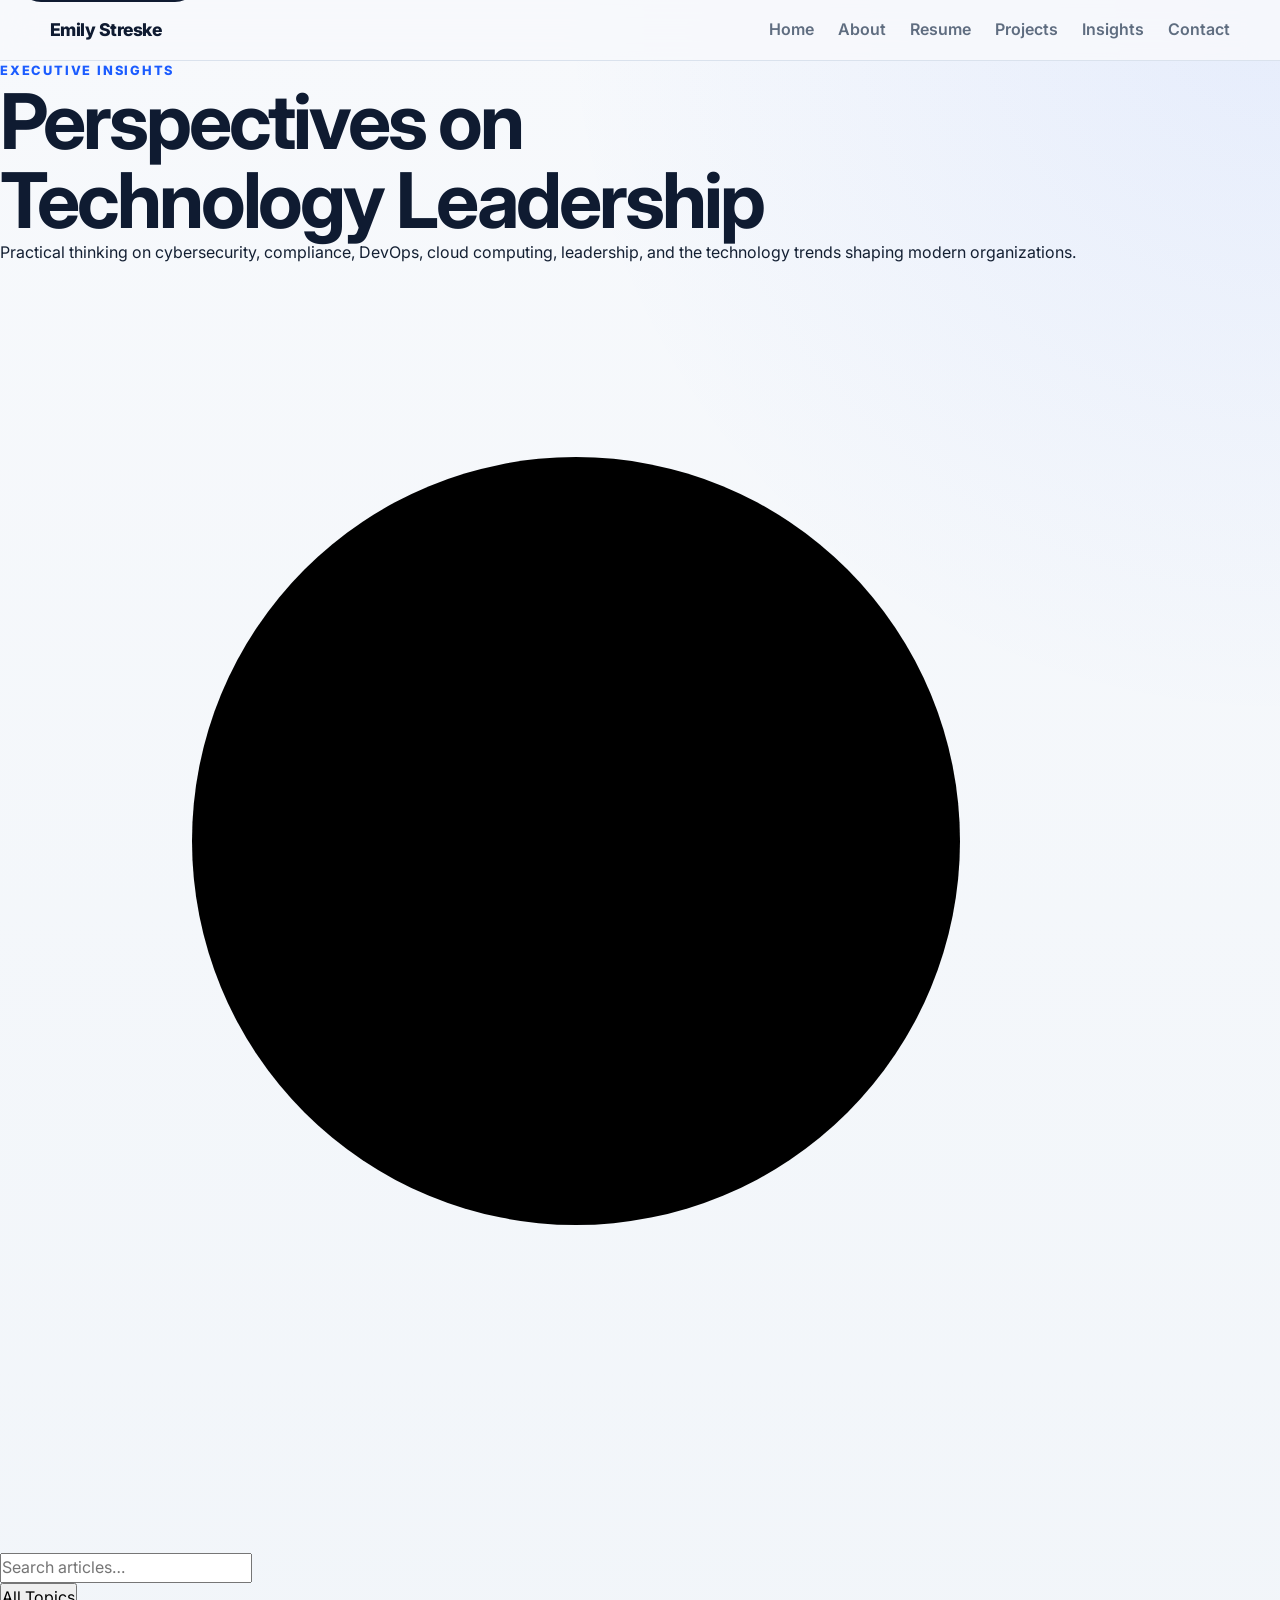
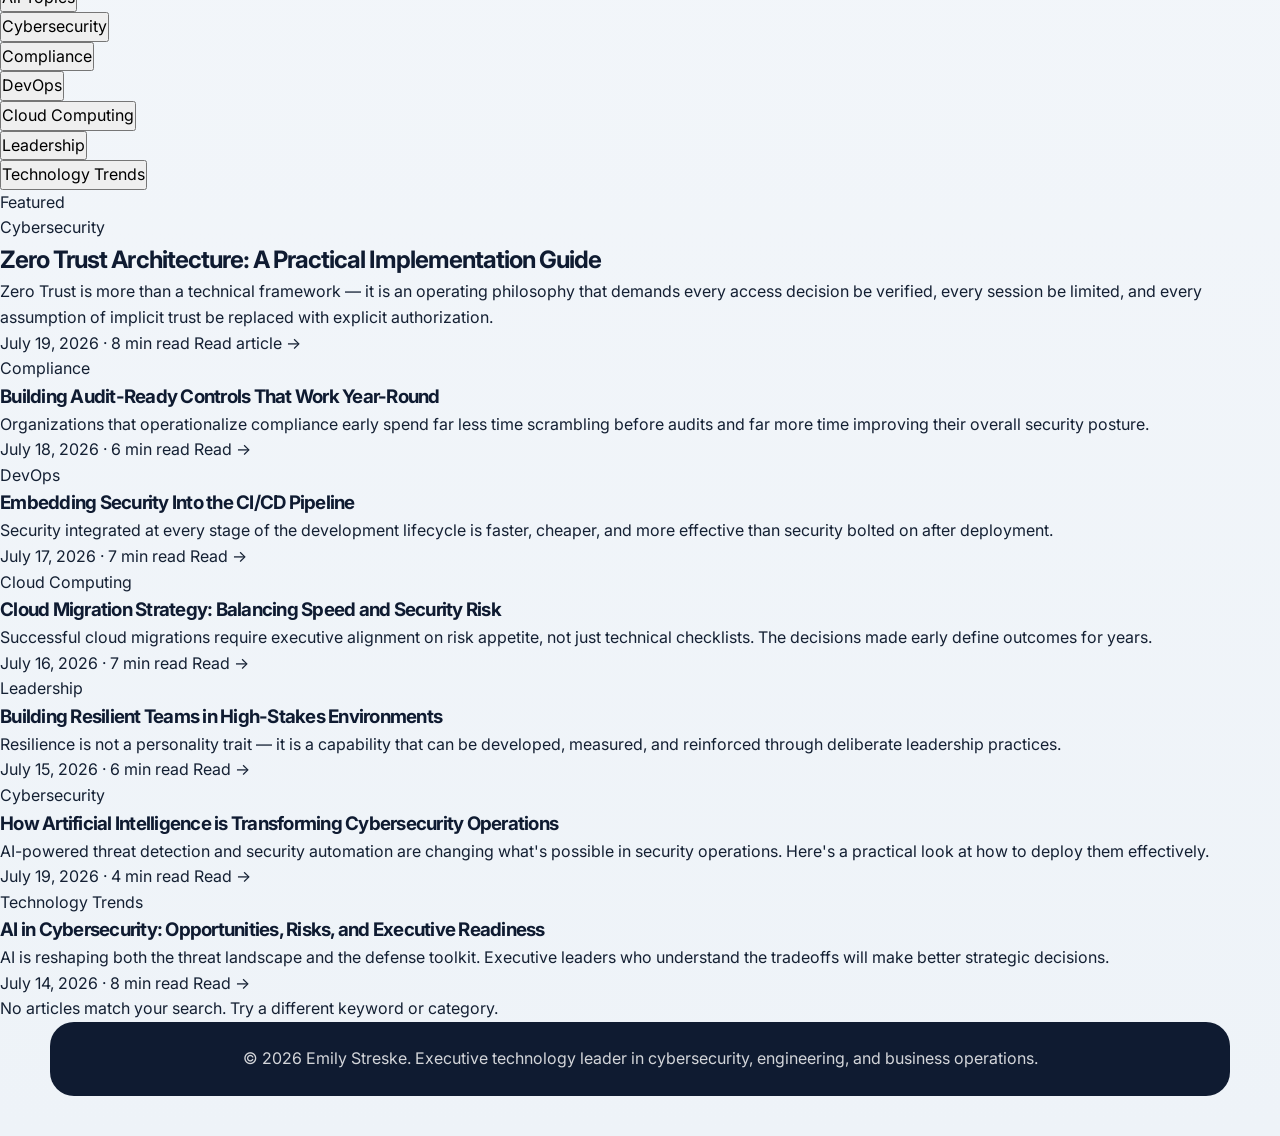
==== blog/index.html @ d7407bc5 "Add blog post: How Artificial Intelligence is Transforming Cybersecurity Operations" ====
<!DOCTYPE html>
<html lang="en">
<head>
  <meta charset="UTF-8" />
  <meta name="viewport" content="width=device-width, initial-scale=1.0" />
  <title>Insights | Emily Streske — Executive Technology Leader</title>
  <meta
    name="description"
    content="Executive perspectives on cybersecurity, compliance, DevOps, cloud computing, leadership, and technology trends from Emily Streske."
  />
  <link rel="icon" type="image/svg+xml" href="../assets/favicon.svg" />
  <meta property="og:title" content="Insights | Emily Streske" />
  <meta property="og:description" content="Executive perspectives on cybersecurity, compliance, DevOps, cloud computing, leadership, and technology trends." />
  <meta property="og:type" content="website" />
  <meta property="og:url" content="https://emilystreske3.github.io/emily-streske/blog/" />
  <link rel="preconnect" href="https://fonts.googleapis.com" />
  <link rel="preconnect" href="https://fonts.gstatic.com" crossorigin />
  <link
    href="https://fonts.googleapis.com/css2?family=Inter:wght@400;500;600;700;800&display=swap"
    rel="stylesheet"
  />
  <link rel="stylesheet" href="../styles.css" />
</head>
<body class="blog-page">
  <a class="skip-link" href="#main-content">Skip to main content</a>

  <header class="site-header">
    <nav class="navbar" aria-label="Primary">
      <a class="logo" href="../index.html">Emily Streske</a>

      <button
        class="menu-toggle"
        id="menuToggle"
        type="button"
        aria-expanded="false"
        aria-controls="navLinks"
        aria-label="Open navigation menu"
      >
        <span></span>
        <span></span>
        <span></span>
      </button>

      <ul class="nav-links" id="navLinks">
        <li><a href="../index.html">Home</a></li>
        <li><a href="../about.html">About</a></li>
        <li><a href="../resume.html">Resume</a></li>
        <li><a href="../projects.html">Projects</a></li>
        <li><a href="index.html" aria-current="page">Insights</a></li>
        <li><a href="../index.html#contact">Contact</a></li>
      </ul>
    </nav>
  </header>

  <main id="main-content">
    <!-- Hero with search and filters -->
    <section class="blog-hero" aria-label="Blog header">
      <div class="blog-hero-inner">
        <p class="eyebrow">Executive Insights</p>
        <h1>Perspectives on<br>Technology Leadership</h1>
        <p class="hero-lead">
          Practical thinking on cybersecurity, compliance, DevOps, cloud computing, leadership,
          and the technology trends shaping modern organizations.
        </p>

        <div class="blog-controls">
          <div class="blog-search-wrap">
            <svg class="blog-search-icon" viewBox="0 0 20 20" aria-hidden="true">
              <circle cx="9" cy="9" r="6"/>
              <line x1="13.5" y1="13.5" x2="18" y2="18"/>
            </svg>
            <input
              class="blog-search"
              id="blogSearch"
              type="search"
              placeholder="Search articles…"
              aria-label="Search articles"
            />
          </div>

          <ul class="blog-filters" role="list" aria-label="Filter by category">
            <li><button class="blog-filter-btn active" data-category="all" type="button">All Topics</button></li>
            <li><button class="blog-filter-btn" data-category="cybersecurity" type="button">Cybersecurity</button></li>
            <li><button class="blog-filter-btn" data-category="compliance" type="button">Compliance</button></li>
            <li><button class="blog-filter-btn" data-category="devops" type="button">DevOps</button></li>
            <li><button class="blog-filter-btn" data-category="cloud" type="button">Cloud Computing</button></li>
            <li><button class="blog-filter-btn" data-category="leadership" type="button">Leadership</button></li>
            <li><button class="blog-filter-btn" data-category="trends" type="button">Technology Trends</button></li>
          </ul>
        </div>
      </div>
    </section>

    <!-- Post listing -->
    <section class="blog-listing" aria-label="Articles">
      <div class="blog-listing-inner">

        <!-- Featured post -->
        <a
          class="blog-featured"
          href="cybersecurity-zero-trust-architecture.html"
          data-post-card
          data-category="cybersecurity"
          aria-label="Read: Zero Trust Architecture: A Practical Implementation Guide"
        >
          <div class="blog-featured-image img-cybersecurity">
            <span class="blog-featured-label">Featured</span>
          </div>
          <div class="blog-featured-body">
            <span class="post-category cat-cybersecurity">Cybersecurity</span>
            <h2>Zero Trust Architecture: A Practical Implementation Guide</h2>
            <p class="post-excerpt">
              Zero Trust is more than a technical framework — it is an operating philosophy that
              demands every access decision be verified, every session be limited, and every
              assumption of implicit trust be replaced with explicit authorization.
            </p>
            <div class="blog-featured-footer">
              <span class="post-date">July 19, 2026 &middot; 8 min read</span>
              <span class="post-read-link">Read article →</span>
            </div>
          </div>
        </a>

        <!-- Posts grid -->
        <div class="blog-posts-grid" id="postsGrid" role="list">

          <a
            class="post-card"
            href="compliance-audit-ready-controls.html"
            data-post-card
            data-category="compliance"
            role="listitem"
          >
            <div class="post-card-image img-compliance"></div>
            <div class="post-card-body">
              <span class="post-category cat-compliance">Compliance</span>
              <h3>Building Audit-Ready Controls That Work Year-Round</h3>
              <p class="post-excerpt">
                Organizations that operationalize compliance early spend far less time scrambling
                before audits and far more time improving their overall security posture.
              </p>
              <div class="post-card-footer">
                <span class="post-date">July 18, 2026 &middot; 6 min read</span>
                <span class="post-read-link">Read →</span>
              </div>
            </div>
          </a>

          <a
            class="post-card"
            href="devops-security-in-pipeline.html"
            data-post-card
            data-category="devops"
            role="listitem"
          >
            <div class="post-card-image img-devops"></div>
            <div class="post-card-body">
              <span class="post-category cat-devops">DevOps</span>
              <h3>Embedding Security Into the CI/CD Pipeline</h3>
              <p class="post-excerpt">
                Security integrated at every stage of the development lifecycle is faster, cheaper,
                and more effective than security bolted on after deployment.
              </p>
              <div class="post-card-footer">
                <span class="post-date">July 17, 2026 &middot; 7 min read</span>
                <span class="post-read-link">Read →</span>
              </div>
            </div>
          </a>

          <a
            class="post-card"
            href="cloud-computing-migration-strategy.html"
            data-post-card
            data-category="cloud"
            role="listitem"
          >
            <div class="post-card-image img-cloud"></div>
            <div class="post-card-body">
              <span class="post-category cat-cloud">Cloud Computing</span>
              <h3>Cloud Migration Strategy: Balancing Speed and Security Risk</h3>
              <p class="post-excerpt">
                Successful cloud migrations require executive alignment on risk appetite, not just
                technical checklists. The decisions made early define outcomes for years.
              </p>
              <div class="post-card-footer">
                <span class="post-date">July 16, 2026 &middot; 7 min read</span>
                <span class="post-read-link">Read →</span>
              </div>
            </div>
          </a>

          <a
            class="post-card"
            href="leadership-building-resilient-teams.html"
            data-post-card
            data-category="leadership"
            role="listitem"
          >
            <div class="post-card-image img-leadership"></div>
            <div class="post-card-body">
              <span class="post-category cat-leadership">Leadership</span>
              <h3>Building Resilient Teams in High-Stakes Environments</h3>
              <p class="post-excerpt">
                Resilience is not a personality trait — it is a capability that can be developed,
                measured, and reinforced through deliberate leadership practices.
              </p>
              <div class="post-card-footer">
                <span class="post-date">July 15, 2026 &middot; 6 min read</span>
                <span class="post-read-link">Read →</span>
              </div>
            </div>
          </a>

          <a
            class="post-card"
            href="ai-transforming-cybersecurity-operations.html"
            data-post-card
            data-category="cybersecurity"
            role="listitem"
          >
            <div class="post-card-image img-cybersecurity"></div>
            <div class="post-card-body">
              <span class="post-category cat-cybersecurity">Cybersecurity</span>
              <h3>How Artificial Intelligence is Transforming Cybersecurity Operations</h3>
              <p class="post-excerpt">
                AI-powered threat detection and security automation are changing what's possible
                in security operations. Here's a practical look at how to deploy them effectively.
              </p>
              <div class="post-card-footer">
                <span class="post-date">July 19, 2026 &middot; 4 min read</span>
                <span class="post-read-link">Read →</span>
              </div>
            </div>
          </a>

          <a
            class="post-card"
            href="technology-trends-ai-cybersecurity.html"
            data-post-card
            data-category="trends"
            role="listitem"
          >
            <div class="post-card-image img-trends"></div>
            <div class="post-card-body">
              <span class="post-category cat-trends">Technology Trends</span>
              <h3>AI in Cybersecurity: Opportunities, Risks, and Executive Readiness</h3>
              <p class="post-excerpt">
                AI is reshaping both the threat landscape and the defense toolkit. Executive
                leaders who understand the tradeoffs will make better strategic decisions.
              </p>
              <div class="post-card-footer">
                <span class="post-date">July 14, 2026 &middot; 8 min read</span>
                <span class="post-read-link">Read →</span>
              </div>
            </div>
          </a>

          <p class="blog-no-results" id="noResults" role="status" aria-live="polite">
            No articles match your search. Try a different keyword or category.
          </p>
        </div>
      </div>
    </section>
  </main>

  <footer class="footer">
    <p>© 2026 Emily Streske. Executive technology leader in cybersecurity, engineering, and business operations.</p>
  </footer>

  <script src="../script.js"></script>
  <script src="blog.js"></script>
</body>
</html>
---- styles.css ----
:root {
  --bg: #08111f;
  --bg-alt: #0f1b31;
  --surface: #ffffff;
  --surface-soft: #f2f6fb;
  --surface-accent: #e8f0fb;
  --text: #142033;
  --muted: #5f6d80;
  --heading: #0f1b31;
  --primary: #1b5cff;
  --primary-dark: #143fb3;
  --accent: #0f9d8b;
  --border: #d7e0ec;
  --shadow: 0 20px 50px rgba(8, 17, 31, 0.14);
  --radius-lg: 28px;
  --radius-md: 20px;
  --radius-sm: 14px;
  --max-width: 1180px;
}

* {
  box-sizing: border-box;
  margin: 0;
  padding: 0;
}

html {
  scroll-behavior: smooth;
}

body {
  margin: 0;
  font-family: 'Inter', Arial, sans-serif;
  color: var(--text);
  background:
    radial-gradient(circle at top right, rgba(27, 92, 255, 0.08), transparent 24%),
    linear-gradient(180deg, #f7f9fc 0%, #eef3f8 100%);
  line-height: 1.6;
}

img {
  display: block;
  max-width: 100%;
}

a {
  color: inherit;
  text-decoration: none;
}

button,
input,
textarea {
  font: inherit;
}

.skip-link {
  position: absolute;
  left: 1rem;
  top: -3rem;
  padding: 0.75rem 1rem;
  background: var(--heading);
  color: #fff;
  border-radius: 999px;
  z-index: 1000;
}

.skip-link:focus {
  top: 1rem;
}

.site-header {
  position: sticky;
  top: 0;
  z-index: 100;
  backdrop-filter: blur(16px);
  background: rgba(247, 249, 252, 0.88);
  border-bottom: 1px solid rgba(215, 224, 236, 0.9);
}

.navbar,
.section,
.footer {
  width: min(calc(100% - 2rem), var(--max-width));
  margin: 0 auto;
}

.navbar {
  display: flex;
  align-items: center;
  justify-content: space-between;
  gap: 1.5rem;
  padding: 1rem 0;
  position: relative;
}

.logo {
  color: var(--heading);
  font-size: 1.1rem;
  font-weight: 800;
  letter-spacing: -0.03em;
}

.nav-links {
  display: flex;
  align-items: center;
  gap: 1.5rem;
  list-style: none;
  margin: 0;
  padding: 0;
}

.nav-links a {
  color: var(--muted);
  font-weight: 600;
}

.nav-links a:hover,
.nav-links a:focus-visible,
.logo:hover,
.logo:focus-visible {
  color: var(--primary);
}

.menu-toggle {
  display: none;
  align-items: center;
  justify-content: center;
  flex-direction: column;
  gap: 0.25rem;
  width: 3rem;
  height: 3rem;
  padding: 0;
  border: 1px solid var(--border);
  border-radius: 16px;
  background: var(--surface);
  cursor: pointer;
}

.menu-toggle span {
  display: block;
  width: 1.2rem;
  height: 2px;
  background: var(--heading);
  border-radius: 999px;
}

.section {
  padding: 5rem 0;
}

.hero {
  display: grid;
  grid-template-columns: minmax(0, 1.2fr) minmax(320px, 0.8fr);
  gap: 2rem;
  align-items: center;
  padding-top: 4.5rem;
}

.hero-copy,
.hero-panel {
  display: grid;
  gap: 1.5rem;
}

.eyebrow {
  margin: 0;
  color: var(--primary);
  text-transform: uppercase;
  letter-spacing: 0.14em;
  font-size: 0.8rem;
  font-weight: 800;
}

h1,
h2,
h3 {
  margin: 0;
  color: var(--heading);
  letter-spacing: -0.04em;
}

h1 {
  font-size: clamp(2.7rem, 6vw, 5rem);
  line-height: 1.03;
}

.hero-text,
.section-intro,
.content-card p,
.post-summary,
.post-body p,
.contact-note {
  color: var(--muted);
  font-size: 1.03rem;
}

.hero-actions {
  display: flex;
  flex-wrap: wrap;
  gap: 1rem;
}

.btn {
  display: inline-flex;
  align-items: center;
  justify-content: center;
  min-height: 3.25rem;
  padding: 0.95rem 1.35rem;
  border: 0;
  border-radius: 999px;
  font-weight: 700;
  cursor: pointer;
  transition: transform 0.2s ease, box-shadow 0.2s ease, background 0.2s ease;
}

.btn:hover,
.btn:focus-visible {
  transform: translateY(-2px);
}

.btn.primary {
  color: #fff;
  background: linear-gradient(135deg, var(--primary), #3574ff);
  box-shadow: 0 18px 30px rgba(27, 92, 255, 0.22);
}

.btn.primary:hover,
.btn.primary:focus-visible {
  background: linear-gradient(135deg, var(--primary-dark), var(--primary));
}

.btn.secondary {
  background: rgba(255, 255, 255, 0.92);
  color: var(--heading);
  border: 1px solid var(--border);
}

.hero-points,
.check-list,
.skill-list {
  margin: 0;
  padding: 0;
  list-style: none;
}

.hero-points {
  display: grid;
  gap: 0.85rem;
}

.hero-points li,
.check-list li,
.skill-list li {
  position: relative;
  padding-left: 1.5rem;
}

.hero-points li::before,
.check-list li::before,
.skill-list li::before {
  content: '';
  position: absolute;
  left: 0;
  top: 0.72rem;
  width: 0.5rem;
  height: 0.5rem;
  border-radius: 999px;
  background: linear-gradient(135deg, var(--accent), var(--primary));
  transform: translateY(-50%);
}

.hero-panel,
.content-card,
.skill-card,
.blog-card {
  background: rgba(255, 255, 255, 0.92);
  border: 1px solid var(--border);
  border-radius: var(--radius-lg);
  box-shadow: var(--shadow);
}

.hero-panel {
  padding: 1.5rem;
}

.headshot-shell {
  display: grid;
  justify-items: center;
  gap: 0.85rem;
  padding: 1.5rem;
  border-radius: calc(var(--radius-lg) - 8px);
  background: linear-gradient(180deg, rgba(232, 240, 251, 0.95), rgba(255, 255, 255, 0.95));
}

.headshot-image,
.headshot-fallback {
  width: min(100%, 320px);
  aspect-ratio: 1;
  border-radius: 24px;
  object-fit: cover;
  box-shadow: 0 14px 32px rgba(8, 17, 31, 0.18);
}

.headshot-fallback {
  display: grid;
  place-items: center;
  color: #fff;
  background: linear-gradient(135deg, var(--heading), var(--primary));
}

.headshot-fallback[hidden] {
  display: none;
}

.headshot-fallback span {
  font-size: 5rem;
  font-weight: 800;
}

.image-caption {
  margin: 0;
  color: var(--muted);
  font-size: 0.92rem;
  text-align: center;
}

.executive-card {
  padding: 0.5rem 0.5rem 0;
}

.executive-card p {
  margin: 0.75rem 0 0;
  color: var(--muted);
}

.metric-grid,
.about-grid,
.skills-grid,
.blog-grid,
.contact-grid {
  display: grid;
  gap: 1.5rem;
}

.metric-grid {
  margin-top: 1.25rem;
}

.metric-card {
  padding: 1rem 1.1rem;
  background: var(--surface-soft);
  border: 1px solid var(--border);
  border-radius: var(--radius-md);
}

.metric-card strong,
.contact-links strong {
  display: block;
  color: var(--heading);
  margin-bottom: 0.3rem;
}

.metric-card span,
.contact-links span,
.post-meta {
  color: var(--muted);
  font-size: 0.92rem;
}

.section-heading {
  max-width: 760px;
  margin-bottom: 2rem;
}

.section-heading h2 {
  font-size: clamp(2rem, 4vw, 3.2rem);
  line-height: 1.08;
  margin: 0.45rem 0 1rem;
}

.about-grid,
.contact-grid {
  grid-template-columns: repeat(2, minmax(0, 1fr));
}

.content-card,
.skill-card,
.blog-card {
  padding: 1.75rem;
}

.content-card p:first-child {
  margin-top: 0;
}

.content-card p:last-child {
  margin-bottom: 0;
}

.emphasis-card {
  background: linear-gradient(180deg, #ffffff, #f6f9fd);
}

.check-list {
  display: grid;
  gap: 0.9rem;
}

.section-accent {
  width: 100%;
  background: linear-gradient(180deg, rgba(15, 27, 49, 0.98), rgba(18, 39, 74, 0.98));
  color: #fff;
}

.section-accent .section-heading,
.section-accent .section-heading h2,
.section-accent .section-intro,
.section-accent .eyebrow,
.section-accent .skill-card h3,
.section-accent .skill-list li {
  color: inherit;
}

.section-accent .section-heading,
.section-accent .skills-grid {
  width: min(calc(100% - 2rem), var(--max-width));
  margin-left: auto;
  margin-right: auto;
}

.skills-grid {
  grid-template-columns: repeat(3, minmax(0, 1fr));
}

.skill-card {
  background: rgba(255, 255, 255, 0.08);
  border-color: rgba(255, 255, 255, 0.12);
  box-shadow: none;
}

.skill-card h3 {
  margin-bottom: 1rem;
}

.skill-list {
  display: grid;
  gap: 0.85rem;
}

.blog-grid {
  grid-template-columns: repeat(3, minmax(0, 1fr));
}

.post-meta {
  margin: 0 0 0.9rem;
  font-weight: 600;
}

.blog-card h3 {
  font-size: 1.4rem;
  line-height: 1.2;
  margin-bottom: 0.85rem;
}

.post-details {
  margin-top: 1.2rem;
  border-top: 1px solid var(--border);
  padding-top: 1rem;
}

.post-details summary {
  cursor: pointer;
  color: var(--primary);
  font-weight: 700;
  list-style: none;
}

.post-details summary::-webkit-details-marker {
  display: none;
}

.post-details summary::after {
  content: ' +';
}

.post-details[open] summary::after {
  content: ' −';
}

.post-body {
  margin-top: 1rem;
}

.post-body p + p {
  margin-top: 0.85rem;
}

.contact-card h3 {
  margin-bottom: 1rem;
}

.contact-links {
  display: grid;
  gap: 1rem;
}

.contact-links a {
  padding: 1rem 1.1rem;
  border: 1px solid var(--border);
  border-radius: var(--radius-md);
  background: var(--surface-soft);
}

.contact-links a:hover,
.contact-links a:focus-visible {
  border-color: rgba(27, 92, 255, 0.4);
  box-shadow: 0 12px 24px rgba(27, 92, 255, 0.08);
}

.contact-note {
  margin-top: 1rem;
}

.contact-form {
  display: grid;
  gap: 0.9rem;
}

.contact-form label {
  color: var(--heading);
  font-weight: 600;
}

.contact-form input,
.contact-form textarea {
  width: 100%;
  padding: 0.95rem 1rem;
  border: 1px solid var(--border);
  border-radius: 16px;
  background: #fbfcfe;
  color: var(--text);
}

.contact-form input:focus,
.contact-form textarea:focus,
.menu-toggle:focus-visible,
.btn:focus-visible,
.nav-links a:focus-visible,
.contact-links a:focus-visible,
.post-details summary:focus-visible {
  outline: 3px solid rgba(27, 92, 255, 0.25);
  outline-offset: 3px;
}

.form-status {
  min-height: 1.5rem;
  margin: 0;
  color: var(--accent);
  font-weight: 600;
}

.footer {
  padding: 0 0 2.5rem;
}

.footer p {
  margin: 0;
  padding: 1.5rem 1.75rem;
  border-radius: 24px;
  background: var(--heading);
  color: rgba(255, 255, 255, 0.82);
  text-align: center;
}

@media (max-width: 1080px) {
  .skills-grid,
  .blog-grid {
    grid-template-columns: repeat(2, minmax(0, 1fr));
  }
}

@media (max-width: 900px) {
  .hero,
  .about-grid,
  .contact-grid {
    grid-template-columns: 1fr;
  }

  .hero {
    padding-top: 3.5rem;
  }
}

@media (max-width: 720px) {
  .menu-toggle {
    display: inline-flex;
  }

  .nav-links {
    position: absolute;
    top: calc(100% + 0.75rem);
    right: 1rem;
    left: 1rem;
    display: none;
    flex-direction: column;
    align-items: flex-start;
    gap: 0.25rem;
    padding: 1rem;
    border: 1px solid var(--border);
    border-radius: 20px;
    background: rgba(255, 255, 255, 0.98);
    box-shadow: var(--shadow);
  }

  .nav-links.show {
    display: flex;
  }

  .skills-grid,
  .blog-grid {
    grid-template-columns: 1fr;
  }

  .section {
    padding: 4rem 0;
  }

  h1 {
    font-size: 2.7rem;
  }

  .hero-panel,
  .content-card,
  .skill-card,
  .blog-card {
    padding: 1.35rem;
  }
}

/* ── Resume section ────────────────────────────────────────────────────────── */
h4 {
  margin: 0;
  color: var(--heading);
  letter-spacing: -0.02em;
}

.resume-layout {
  display: grid;
  grid-template-columns: minmax(280px, 1fr) minmax(0, 1.8fr);
  gap: 1.5rem;
  align-items: start;
}

.resume-download-card {
  background: rgba(255, 255, 255, 0.92);
  border: 1px solid var(--border);
  border-radius: var(--radius-lg);
  box-shadow: var(--shadow);
  padding: 1.75rem;
  display: grid;
  gap: 1rem;
}

.resume-download-card h3 {
  margin: 0;
}

.resume-download-card p {
  color: var(--muted);
  font-size: 1.03rem;
  margin: 0;
}

.resume-highlights {
  display: grid;
  gap: 1.25rem;
}

.resume-block {
  background: rgba(255, 255, 255, 0.92);
  border: 1px solid var(--border);
  border-radius: var(--radius-lg);
  box-shadow: var(--shadow);
  padding: 1.75rem;
}

.resume-block h4 {
  font-size: 1rem;
  font-weight: 700;
  margin: 0 0 1rem;
}

/* ── Projects section ──────────────────────────────────────────────────────── */
.projects-grid {
  display: grid;
  grid-template-columns: repeat(2, minmax(0, 1fr));
  gap: 1.5rem;
}

.project-card {
  background: rgba(255, 255, 255, 0.92);
  border: 1px solid var(--border);
  border-radius: var(--radius-lg);
  box-shadow: var(--shadow);
  padding: 1.75rem;
  display: grid;
  gap: 0.75rem;
  align-content: start;
}

.project-tag {
  margin: 0;
  color: var(--accent);
  text-transform: uppercase;
  letter-spacing: 0.12em;
  font-size: 0.78rem;
  font-weight: 800;
}

.project-card h3 {
  font-size: 1.3rem;
  line-height: 1.2;
  margin: 0;
}

.project-desc {
  color: var(--muted);
  font-size: 1.03rem;
  margin: 0;
}

.project-outcomes {
  margin: 0;
  padding: 0;
  list-style: none;
  display: grid;
  gap: 0.6rem;
}

.project-outcomes li {
  position: relative;
  padding-left: 1.5rem;
  color: var(--muted);
  font-size: 0.95rem;
}

.project-outcomes li::before {
  content: '';
  position: absolute;
  left: 0;
  top: 0.72rem;
  width: 0.5rem;
  height: 0.5rem;
  border-radius: 999px;
  background: linear-gradient(135deg, var(--accent), var(--primary));
  transform: translateY(-50%);
}

/* ── Blog grid: 2×2 with 4 posts ───────────────────────────────────────────── */
.blog-grid {
  grid-template-columns: repeat(2, minmax(0, 1fr));
}

/* ── Responsive additions ───────────────────────────────────────────────────── */
@media (max-width: 900px) {
  .resume-layout {
    grid-template-columns: 1fr;
  }
}

@media (max-width: 720px) {
  .projects-grid,
  .blog-grid {
    grid-template-columns: 1fr;
  }
}

/* ── Hero redesign: dark executive brand section ─────────────────────────── */

.hero-section {
  background: linear-gradient(160deg, #060e1e 0%, #0a1830 55%, #0e1f3d 100%);
  position: relative;
  overflow: hidden;
}

.hero-section::before {
  content: '';
  position: absolute;
  inset: 0;
  background:
    radial-gradient(ellipse at 68% 42%, rgba(27, 92, 255, 0.14) 0%, transparent 55%),
    radial-gradient(ellipse at 14% 78%, rgba(15, 157, 139, 0.08) 0%, transparent 45%);
  pointer-events: none;
}

.hero-inner {
  display: grid;
  grid-template-columns: minmax(0, 1.3fr) minmax(240px, 0.7fr);
  gap: 4rem;
  align-items: center;
  padding: 6rem 0 5rem;
  width: min(calc(100% - 2rem), var(--max-width));
  margin: 0 auto;
  position: relative;
  z-index: 1;
}

.hero-inner .hero-copy {
  display: grid;
  gap: 1.75rem;
}

.hero-section .eyebrow {
  color: rgba(130, 170, 255, 0.95);
  letter-spacing: 0.18em;
}

.hero-section h1 {
  font-size: clamp(3.6rem, 9vw, 7rem);
  line-height: 0.92;
  color: #ffffff;
  letter-spacing: -0.05em;
}

.hero-title {
  color: rgba(255, 255, 255, 0.6);
  font-size: 1.05rem;
  font-weight: 500;
  margin: 0;
  line-height: 1.55;
}

.hero-section .hero-text {
  color: rgba(255, 255, 255, 0.52);
  font-size: 1.05rem;
  line-height: 1.72;
  max-width: 50ch;
  margin: 0;
}

.brand-pillars {
  display: flex;
  flex-wrap: wrap;
  gap: 0.55rem;
  list-style: none;
  margin: 0;
  padding: 0;
}

.brand-pillars li {
  padding: 0.42rem 1rem;
  background: rgba(27, 92, 255, 0.14);
  border: 1px solid rgba(27, 92, 255, 0.3);
  border-radius: 999px;
  color: rgba(255, 255, 255, 0.82);
  font-size: 0.8rem;
  font-weight: 600;
  letter-spacing: 0.02em;
  transition: background 0.2s, border-color 0.2s;
}

.brand-pillars li:hover {
  background: rgba(27, 92, 255, 0.28);
  border-color: rgba(27, 92, 255, 0.55);
}

.btn.ghost {
  background: rgba(255, 255, 255, 0.08);
  color: rgba(255, 255, 255, 0.9);
  border: 1px solid rgba(255, 255, 255, 0.18);
}

.btn.ghost:hover,
.btn.ghost:focus-visible {
  background: rgba(255, 255, 255, 0.15);
  border-color: rgba(255, 255, 255, 0.32);
  transform: translateY(-2px);
}

.hero-visual {
  display: grid;
  justify-items: center;
  gap: 1.25rem;
}

.headshot-ring {
  position: relative;
  width: min(100%, 290px);
  aspect-ratio: 1;
  border-radius: 50%;
  padding: 4px;
  background: linear-gradient(145deg, rgba(27, 92, 255, 0.75), rgba(15, 157, 139, 0.55));
  box-shadow:
    0 0 0 1px rgba(27, 92, 255, 0.12),
    0 24px 64px rgba(0, 0, 0, 0.5),
    0 0 80px rgba(27, 92, 255, 0.15);
}

.headshot-ring .headshot-image,
.headshot-ring .headshot-fallback {
  width: 100%;
  height: 100%;
  border-radius: 50%;
  object-fit: cover;
  box-shadow: none;
  aspect-ratio: 1;
}

.hero-badge {
  text-align: center;
}

.hero-badge-name {
  color: rgba(255, 255, 255, 0.92);
  font-weight: 700;
  font-size: 1.1rem;
  letter-spacing: -0.03em;
  margin: 0;
}

.hero-badge-title {
  color: rgba(255, 255, 255, 0.5);
  font-size: 0.88rem;
  font-weight: 500;
  margin: 0.3rem 0 0;
}

/* ── Hero responsive ─────────────────────────────────────────────────────── */
@media (max-width: 900px) {
  .hero-inner {
    grid-template-columns: 1fr;
    padding: 4.5rem 0 4rem;
    text-align: center;
  }

  .hero-visual {
    order: -1;
  }

  .hero-section .hero-text {
    max-width: none;
  }

  .brand-pillars {
    justify-content: center;
  }

  .hero-section .hero-actions {
    justify-content: center;
  }
}

@media (max-width: 720px) {
  .hero-section h1 {
    font-size: 3.2rem;
  }

  .headshot-ring {
    width: min(100%, 220px);
  }

  .skills-grid {
    grid-template-columns: repeat(2, minmax(0, 1fr));
  }
}

@media (max-width: 480px) {
  .skills-grid {
    grid-template-columns: 1fr;
  }
}


/* ── About page ───────────────────────────────────────────────────────────── */
.about-page .site-header {
  background: rgba(247, 249, 252, 0.9);
}

.page-hero {
  padding-bottom: 1rem;
}

.page-hero-grid {
  width: min(calc(100% - 2rem), var(--max-width));
  margin: 0 auto;
  padding: 6rem 0 5rem;
  display: grid;
  grid-template-columns: minmax(0, 1.2fr) minmax(280px, 0.8fr);
  gap: 3.5rem;
  align-items: center;
  position: relative;
  z-index: 1;
}

.page-hero-copy {
  display: grid;
  gap: 1.4rem;
}

.page-title {
  color: #fff;
  font-size: clamp(3rem, 7vw, 5.6rem);
  line-height: 0.98;
}

.page-subtitle {
  margin: 0;
  color: rgba(255, 255, 255, 0.76);
  font-size: 1.05rem;
  font-weight: 600;
  letter-spacing: 0.01em;
}

.page-summary {
  margin: 0;
  max-width: 56ch;
  color: rgba(255, 255, 255, 0.6);
  font-size: 1.04rem;
}

.about-page-section {
  padding-top: 4.5rem;
  padding-bottom: 0;
}

.about-page-section:last-of-type {
  padding-bottom: 5rem;
}

.about-layout,
.about-sections-grid,
.expertise-grid {
  display: grid;
  gap: 1.5rem;
}

.two-column-layout,
.leadership-layout {
  grid-template-columns: repeat(2, minmax(0, 1fr));
}

.single-column-layout {
  grid-template-columns: 1fr;
}

.about-copy p + p,
.goal-card p + p,
.timeline-card p + p,
.expertise-item p + p,
.page-contact-card p + p {
  margin-top: 1rem;
}

.about-sections-grid {
  grid-template-columns: repeat(3, minmax(0, 1fr));
}

.timeline-card,
.expertise-item,
.goal-card,
.page-contact-card {
  height: 100%;
}

.timeline-card h3,
.expertise-item h3,
.page-contact-card h3 {
  margin-bottom: 0.85rem;
}

.expertise-grid {
  grid-template-columns: repeat(2, minmax(0, 1fr));
}

.page-contact-card a:not(.btn) {
  color: var(--primary);
  font-weight: 600;
}

.page-contact-card .btn {
  margin-top: 0.5rem;
}

@media (max-width: 1080px) {
  .about-sections-grid {
    grid-template-columns: 1fr;
  }
}

@media (max-width: 900px) {
  .page-hero-grid,
  .two-column-layout,
  .leadership-layout,
  .expertise-grid {
    grid-template-columns: 1fr;
  }

  .page-hero-grid {
    padding: 4.75rem 0 4rem;
  }

  .page-hero-copy,
  .page-hero-grid .hero-visual {
    text-align: center;
  }

  .page-summary {
    max-width: none;
  }

  .page-hero-grid .hero-actions {
    justify-content: center;
  }
}

@media (max-width: 720px) {
  .page-title {
    font-size: 2.9rem;
  }

  .about-page-section {
    padding-top: 4rem;
  }
}

/* ── Resume page ──────────────────────────────────────────────────────────── */
.resume-page .site-header {
  background: rgba(247, 249, 252, 0.9);
}

.resume-page-section {
  padding-top: 4.5rem;
  padding-bottom: 0;
}

.resume-page-section:last-of-type {
  padding-bottom: 5rem;
}

.resume-timeline {
  display: grid;
  gap: 1.5rem;
}

.resume-entry {
  display: grid;
  gap: 1rem;
}

.resume-entry-header {
  display: flex;
  align-items: flex-start;
  justify-content: space-between;
  gap: 1rem;
  flex-wrap: wrap;
}

.resume-entry-header h3 {
  margin: 0 0 0.25rem;
}

.resume-org {
  margin: 0;
  color: var(--primary);
  font-weight: 600;
  font-size: 0.95rem;
}

.resume-date {
  flex-shrink: 0;
  padding: 0.3rem 0.85rem;
  background: var(--surface-accent);
  border: 1px solid var(--border);
  border-radius: 999px;
  color: var(--muted);
  font-size: 0.82rem;
  font-weight: 700;
  white-space: nowrap;
}

.resume-duties {
  margin-top: 0.25rem;
}

.resume-entry-body {
  margin: 0;
  color: var(--muted);
  font-size: 1.03rem;
  line-height: 1.68;
}

.resume-cert-grid {
  display: grid;
  grid-template-columns: repeat(2, minmax(0, 1fr));
  gap: 1.5rem;
}

.resume-cert-card {
  display: grid;
  gap: 0.6rem;
  align-content: start;
}

.resume-cert-icon {
  width: 2.25rem;
  height: 2.25rem;
  display: flex;
  align-items: center;
  justify-content: center;
  border-radius: 50%;
  background: linear-gradient(135deg, var(--accent), var(--primary));
  color: #fff;
  font-size: 1rem;
  font-weight: 800;
}

.resume-cert-card h3 {
  margin: 0;
  font-size: 1.15rem;
}

.resume-cert-card p {
  margin: 0;
  color: var(--muted);
  font-size: 1.01rem;
}

.resume-cert-status {
  display: inline-flex;
  padding: 0.2rem 0.7rem;
  background: var(--surface-accent);
  border: 1px solid var(--border);
  border-radius: 999px;
  color: var(--primary);
  font-size: 0.78rem;
  font-weight: 800;
  letter-spacing: 0.04em;
  text-transform: uppercase;
}

.resume-cta-section {
  padding-bottom: 5rem !important;
}

.resume-cta-card {
  display: flex;
  align-items: center;
  justify-content: space-between;
  gap: 2rem;
  flex-wrap: wrap;
  background: linear-gradient(135deg, rgba(27, 92, 255, 0.06), rgba(15, 157, 139, 0.04));
}

.resume-cta-copy {
  flex: 1 1 320px;
}

.resume-cta-copy h2 {
  font-size: clamp(1.6rem, 3vw, 2.4rem);
  margin: 0.4rem 0 0.8rem;
}

.resume-cta-copy .section-intro {
  margin: 0;
}

.resume-cta-actions {
  display: flex;
  flex-wrap: wrap;
  gap: 1rem;
  flex-shrink: 0;
}

@media (max-width: 900px) {
  .resume-cert-grid {
    grid-template-columns: 1fr;
  }

  .resume-cta-card {
    flex-direction: column;
    align-items: flex-start;
  }
}

@media (max-width: 720px) {
  .resume-page-section {
    padding-top: 4rem;
  }

  .resume-entry-header {
    flex-direction: column;
    gap: 0.5rem;
  }
}

/* ── Projects page ──────────────────────────────────────────────────────────── */
.projects-page .site-header {
  background: rgba(247, 249, 252, 0.9);
}

.page-hero-grid--narrow {
  grid-template-columns: 1fr !important;
  max-width: 740px;
}

.projects-page-section {
  padding-top: 4.5rem;
  padding-bottom: 0;
}

.projects-page-section:last-of-type {
  padding-bottom: 5rem;
}

.projects-cta-section {
  padding-bottom: 5rem !important;
}

/* Showcase card: image left, body right (or reversed) */
.showcase-card {
  display: grid;
  grid-template-columns: minmax(280px, 0.9fr) minmax(0, 1.4fr);
  gap: 0;
  background: rgba(255, 255, 255, 0.92);
  border: 1px solid var(--border);
  border-radius: var(--radius-lg);
  box-shadow: var(--shadow);
  overflow: hidden;
}

.showcase-card--reverse {
  grid-template-columns: minmax(0, 1.4fr) minmax(280px, 0.9fr);
}

.showcase-card--reverse .showcase-screenshot {
  order: 2;
}

.showcase-card--reverse .showcase-body {
  order: 1;
}

/* Screenshot placeholder */
.showcase-screenshot {
  min-height: 320px;
  display: flex;
  align-items: center;
  justify-content: center;
  position: relative;
  overflow: hidden;
}

.showcase-screenshot--titan {
  background: linear-gradient(160deg, #0a1630 0%, #0d1f42 50%, #132b5e 100%);
}

.showcase-screenshot--shield {
  background: linear-gradient(160deg, #071a15 0%, #0c2820 50%, #0f3327 100%);
}

.showcase-screenshot--consulting {
  background: linear-gradient(160deg, #080e1e 0%, #0b1530 50%, #0f1c3e 100%);
}

.showcase-screenshot--devops {
  background: linear-gradient(160deg, #071510 0%, #0b2218 50%, #0d2c20 100%);
}

.showcase-screenshot--cloud {
  background: linear-gradient(160deg, #070d1c 0%, #0a1427 50%, #0d1a35 100%);
}

/* Decorative rings behind the icon */
.showcase-screenshot::before,
.showcase-screenshot::after {
  content: '';
  position: absolute;
  border-radius: 50%;
  pointer-events: none;
}

.showcase-screenshot::before {
  inset: -40px;
  background: radial-gradient(circle at 50% 50%, rgba(27, 92, 255, 0.12), transparent 60%);
}

.showcase-screenshot::after {
  width: 200px;
  height: 200px;
  top: 50%;
  left: 50%;
  transform: translate(-50%, -50%);
  border: 1px solid rgba(255, 255, 255, 0.06);
}

.showcase-screenshot-inner {
  position: relative;
  z-index: 1;
  display: grid;
  justify-items: center;
  gap: 1rem;
}

.showcase-icon {
  width: 80px;
  height: 80px;
  display: flex;
  align-items: center;
  justify-content: center;
  border-radius: 22px;
  background: rgba(255, 255, 255, 0.07);
  border: 1px solid rgba(255, 255, 255, 0.1);
  box-shadow: 0 8px 32px rgba(0, 0, 0, 0.3);
}

.showcase-icon svg {
  width: 48px;
  height: 48px;
}

.showcase-screenshot-label {
  margin: 0;
  color: rgba(255, 255, 255, 0.55);
  font-size: 0.82rem;
  font-weight: 700;
  letter-spacing: 0.08em;
  text-transform: uppercase;
  text-align: center;
}

/* Showcase body */
.showcase-body {
  padding: 2.25rem;
  display: grid;
  gap: 1.5rem;
  align-content: start;
  border-left: 1px solid var(--border);
}

.showcase-card--reverse .showcase-body {
  border-left: none;
  border-right: 1px solid var(--border);
}

.showcase-meta {
  display: flex;
  align-items: center;
  justify-content: space-between;
  gap: 1rem;
}

.showcase-number {
  font-size: 2.5rem;
  font-weight: 800;
  color: var(--border);
  line-height: 1;
  letter-spacing: -0.06em;
  user-select: none;
}

.showcase-title {
  font-size: clamp(1.5rem, 2.5vw, 2rem);
  line-height: 1.1;
  letter-spacing: -0.04em;
  color: var(--heading);
  margin: 0;
}

.showcase-summary {
  margin: 0;
  color: var(--muted);
  font-size: 1.03rem;
  line-height: 1.7;
}

.showcase-sub-heading {
  font-size: 0.82rem;
  font-weight: 800;
  letter-spacing: 0.1em;
  text-transform: uppercase;
  color: var(--muted);
  margin: 0 0 0.75rem;
}

/* Tech tags */
.tech-tags {
  display: flex;
  flex-wrap: wrap;
  gap: 0.5rem;
  list-style: none;
  margin: 0;
  padding: 0;
}

.tech-tag {
  padding: 0.3rem 0.85rem;
  background: var(--surface-accent);
  border: 1px solid var(--border);
  border-radius: 999px;
  color: var(--heading);
  font-size: 0.8rem;
  font-weight: 700;
  white-space: nowrap;
}

.showcase-list {
  gap: 0.85rem;
}

/* Impact block */
.showcase-impact {
  display: flex;
  gap: 1rem;
  align-items: flex-start;
  padding: 1.25rem 1.5rem;
  background: linear-gradient(135deg, rgba(27, 92, 255, 0.06), rgba(15, 157, 139, 0.04));
  border: 1px solid rgba(27, 92, 255, 0.14);
  border-radius: var(--radius-md);
}

.showcase-impact-icon {
  flex-shrink: 0;
  width: 2rem;
  height: 2rem;
  display: flex;
  align-items: center;
  justify-content: center;
  border-radius: 50%;
  background: linear-gradient(135deg, var(--accent), var(--primary));
  color: #fff;
  font-size: 0.65rem;
  line-height: 1;
  margin-top: 0.15rem;
}

.showcase-impact-label {
  margin: 0 0 0.35rem;
  font-size: 0.78rem;
  font-weight: 800;
  text-transform: uppercase;
  letter-spacing: 0.1em;
  color: var(--primary);
}

.showcase-impact-text {
  margin: 0;
  color: var(--muted);
  font-size: 0.97rem;
  line-height: 1.65;
}

.showcase-footer {
  padding-top: 0.25rem;
}

/* Responsive */
@media (max-width: 1000px) {
  .showcase-card,
  .showcase-card--reverse {
    grid-template-columns: 1fr;
  }

  .showcase-card--reverse .showcase-screenshot {
    order: unset;
  }

  .showcase-card--reverse .showcase-body {
    order: unset;
    border-right: none;
    border-top: 1px solid var(--border);
  }

  .showcase-body {
    border-left: none;
    border-top: 1px solid var(--border);
  }

  .showcase-screenshot {
    min-height: 220px;
  }
}

@media (max-width: 720px) {
  .projects-page-section {
    padding-top: 4rem;
  }

  .showcase-body {
    padding: 1.5rem;
    gap: 1.25rem;
  }

  .showcase-number {
    font-size: 1.8rem;
  }

  .tech-tag {
    font-size: 0.75rem;
  }
}
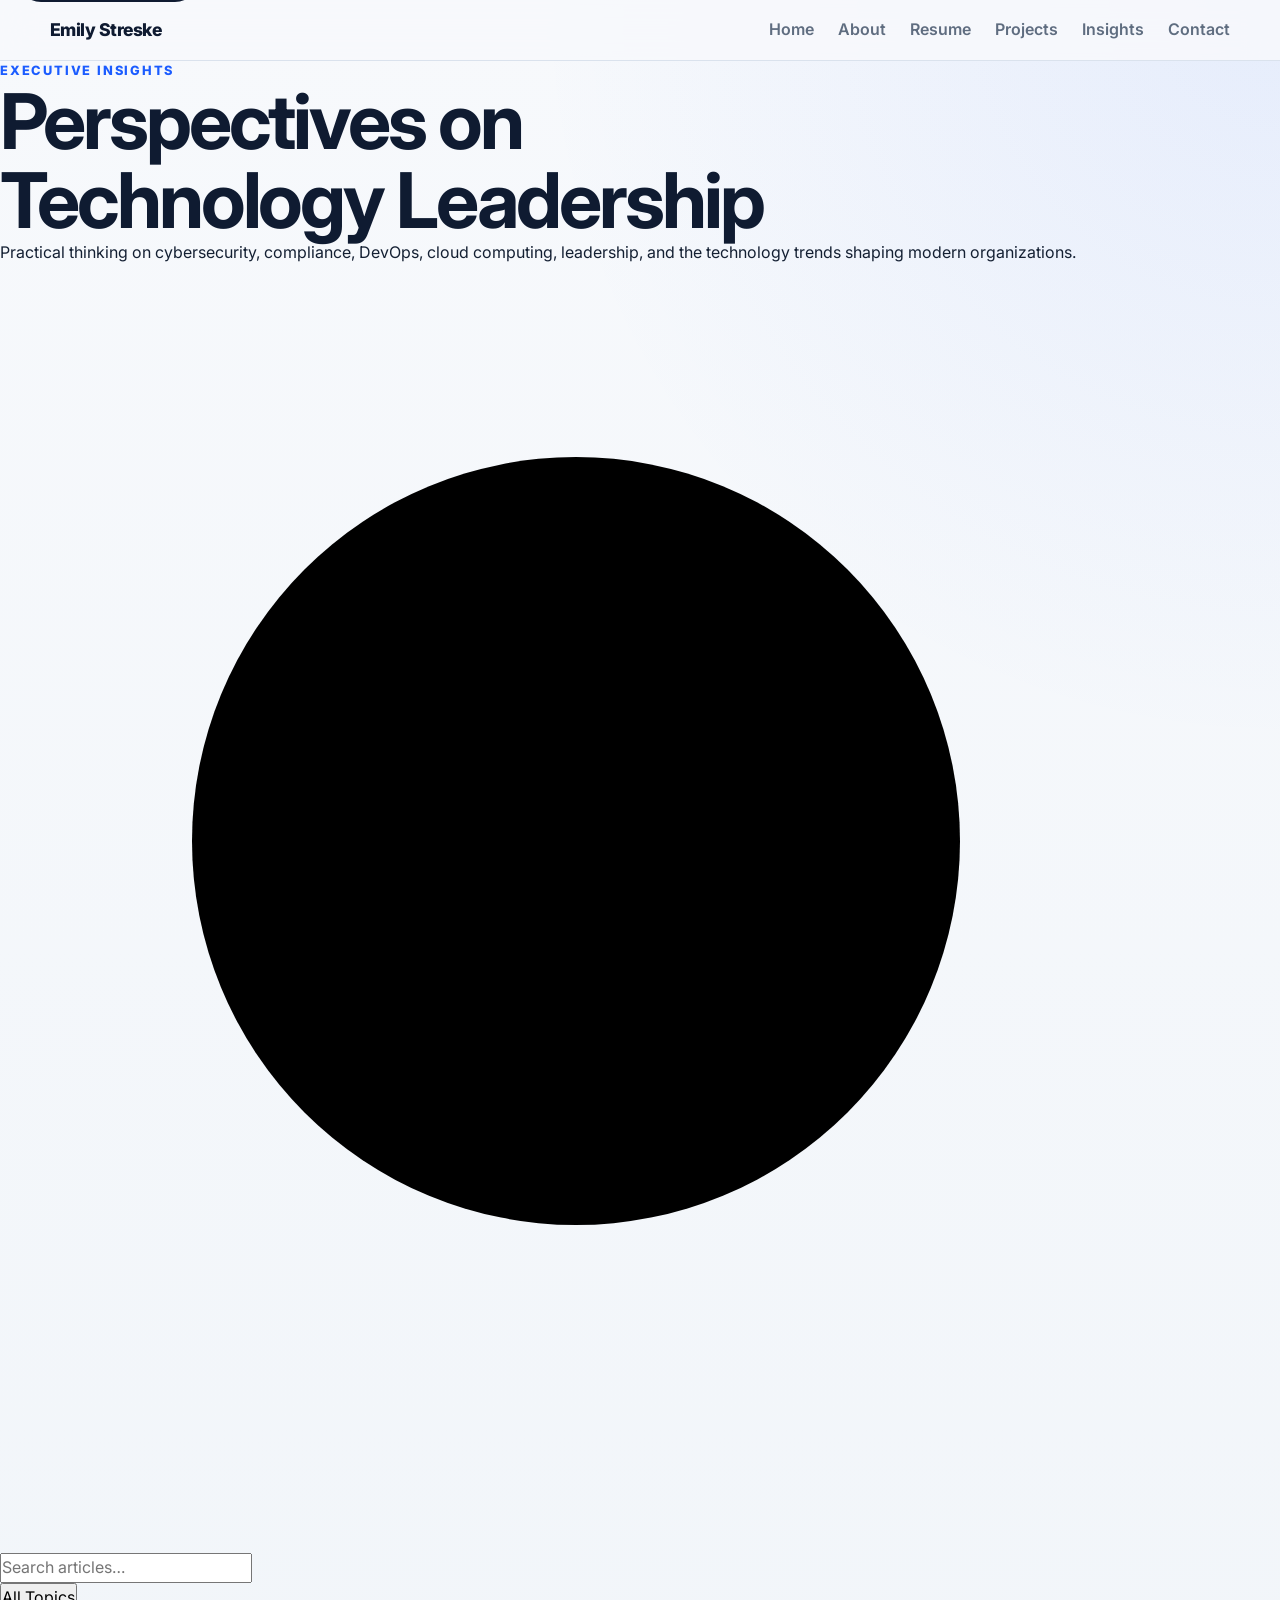
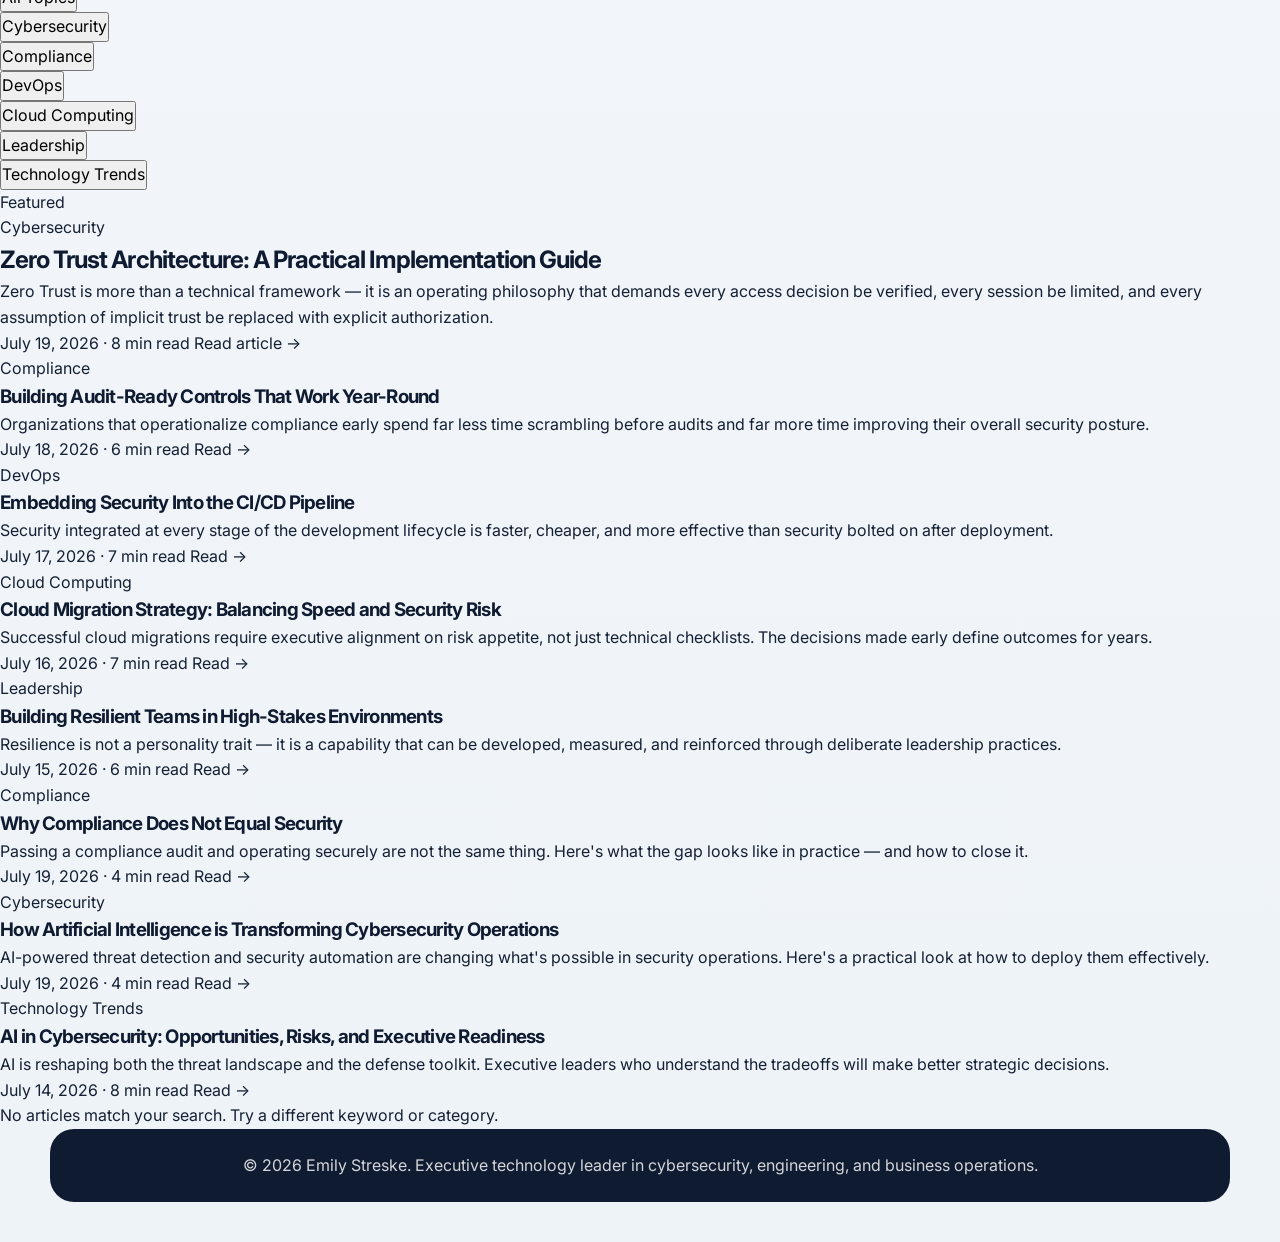
==== commit a2b6fffc: "Add blog post: Why Compliance Does Not Equal Security" ====
--- a/blog/index.html
+++ b/blog/index.html
@@ -214,6 +214,28 @@
 
           <a
             class="post-card"
+            href="compliance-does-not-equal-security.html"
+            data-post-card
+            data-category="compliance"
+            role="listitem"
+          >
+            <div class="post-card-image img-compliance"></div>
+            <div class="post-card-body">
+              <span class="post-category cat-compliance">Compliance</span>
+              <h3>Why Compliance Does Not Equal Security</h3>
+              <p class="post-excerpt">
+                Passing a compliance audit and operating securely are not the same thing.
+                Here's what the gap looks like in practice — and how to close it.
+              </p>
+              <div class="post-card-footer">
+                <span class="post-date">July 19, 2026 &middot; 4 min read</span>
+                <span class="post-read-link">Read →</span>
+              </div>
+            </div>
+          </a>
+
+          <a
+            class="post-card"
             href="ai-transforming-cybersecurity-operations.html"
             data-post-card
             data-category="cybersecurity"
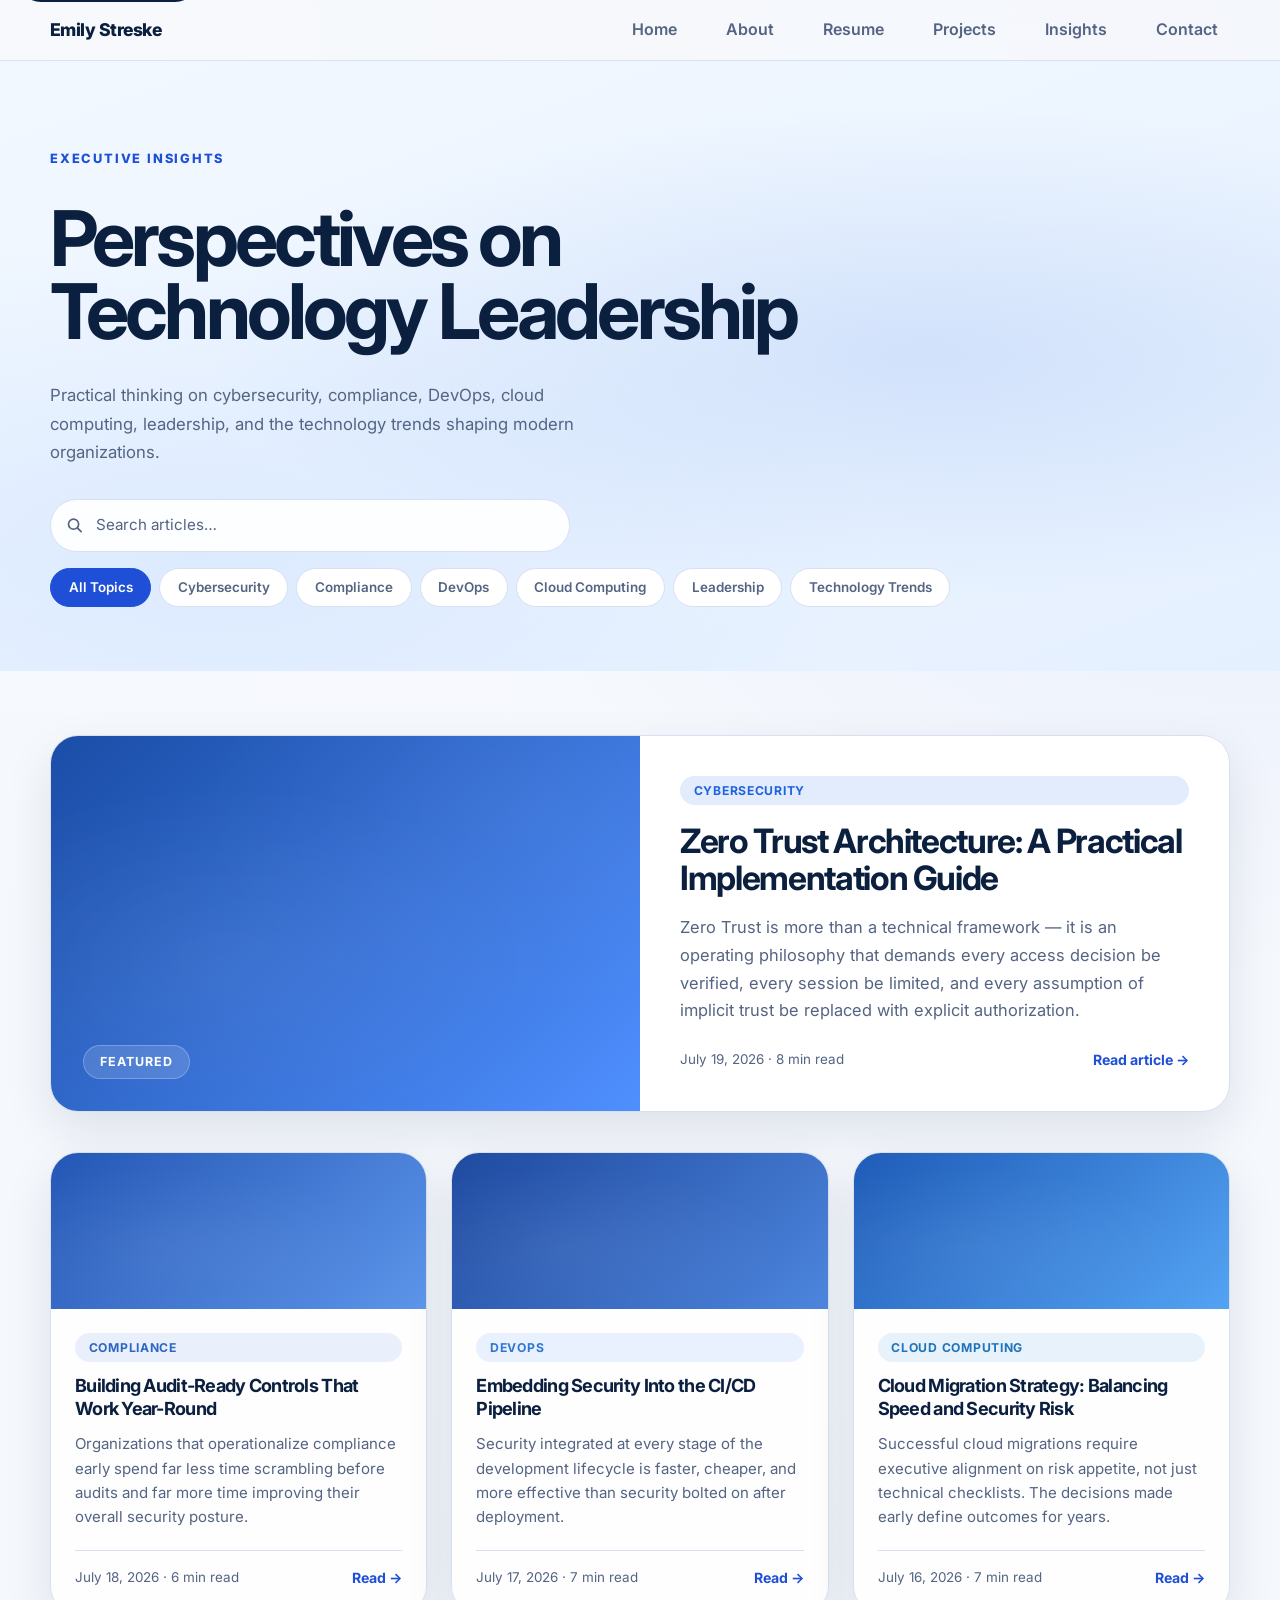
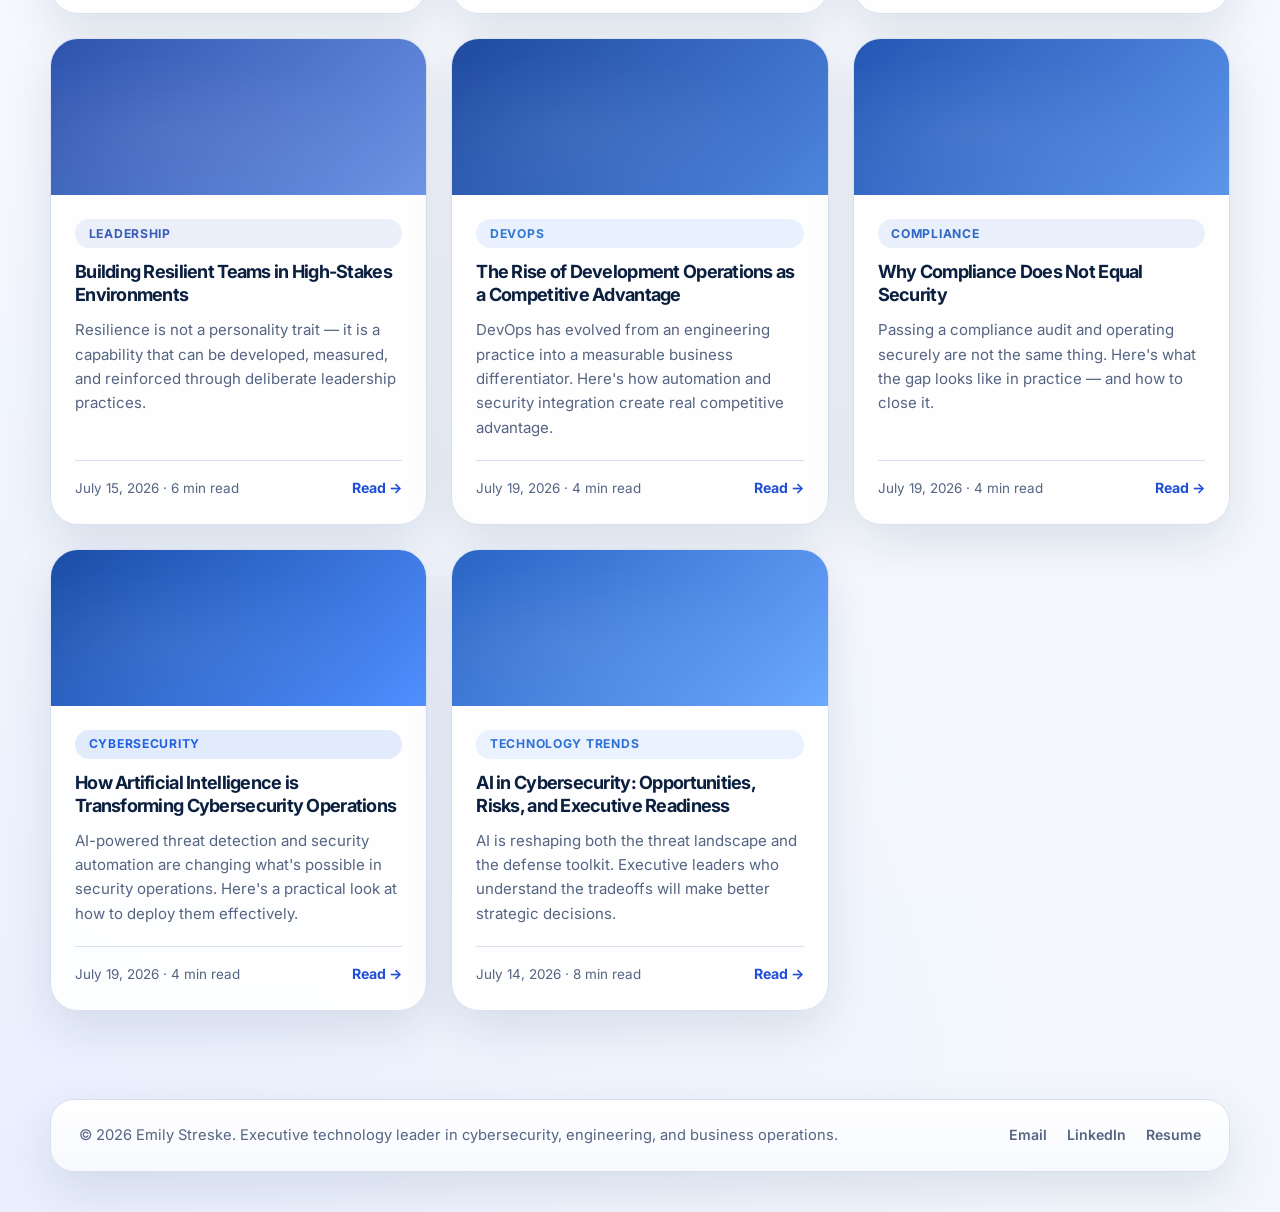
==== commit 4a5afc73: "Apply first-person voice and premium style refresh" ====
--- a/blog/index.html
+++ b/blog/index.html
@@ -6,13 +6,14 @@
   <title>Insights | Emily Streske — Executive Technology Leader</title>
   <meta
     name="description"
-    content="Executive perspectives on cybersecurity, compliance, DevOps, cloud computing, leadership, and technology trends from Emily Streske."
+    content="My executive perspectives on cybersecurity, compliance, DevOps, cloud computing, leadership, and technology trends."
   />
   <link rel="icon" type="image/svg+xml" href="../assets/favicon.svg" />
   <meta property="og:title" content="Insights | Emily Streske" />
-  <meta property="og:description" content="Executive perspectives on cybersecurity, compliance, DevOps, cloud computing, leadership, and technology trends." />
+  <meta property="og:description" content="My executive perspectives on cybersecurity, compliance, DevOps, cloud computing, leadership, and technology trends." />
   <meta property="og:type" content="website" />
   <meta property="og:url" content="https://emilystreske3.github.io/emily-streske/blog/" />
+  <meta property="og:image" content="https://github.com/user-attachments/assets/9c6bf0b3-516e-423a-a13f-56988ceb57b4" />
   <link rel="preconnect" href="https://fonts.googleapis.com" />
   <link rel="preconnect" href="https://fonts.gstatic.com" crossorigin />
   <link
@@ -214,6 +215,28 @@
 
           <a
             class="post-card"
+            href="devops-competitive-advantage.html"
+            data-post-card
+            data-category="devops"
+            role="listitem"
+          >
+            <div class="post-card-image img-devops"></div>
+            <div class="post-card-body">
+              <span class="post-category cat-devops">DevOps</span>
+              <h3>The Rise of Development Operations as a Competitive Advantage</h3>
+              <p class="post-excerpt">
+                DevOps has evolved from an engineering practice into a measurable business
+                differentiator. Here's how automation and security integration create real competitive advantage.
+              </p>
+              <div class="post-card-footer">
+                <span class="post-date">July 19, 2026 &middot; 4 min read</span>
+                <span class="post-read-link">Read →</span>
+              </div>
+            </div>
+          </a>
+
+          <a
+            class="post-card"
             href="compliance-does-not-equal-security.html"
             data-post-card
             data-category="compliance"
@@ -287,7 +310,14 @@
   </main>
 
   <footer class="footer">
-    <p>© 2026 Emily Streske. Executive technology leader in cybersecurity, engineering, and business operations.</p>
+    <div class="footer-inner">
+      <p class="footer-copy">© 2026 Emily Streske. Executive technology leader in cybersecurity, engineering, and business operations.</p>
+      <nav class="footer-links" aria-label="Footer">
+        <a href="mailto:estreske@shieldtechnologiesllc.com">Email</a>
+        <a href="https://www.linkedin.com/in/emily-streske-110392222" target="_blank" rel="noopener noreferrer">LinkedIn</a>
+        <a href="../assets/emily-streske-resume.pdf" target="_blank" rel="noopener noreferrer">Resume</a>
+      </nav>
+    </div>
   </footer>
 
   <script src="../script.js"></script>
--- a/styles.css
+++ b/styles.css
@@ -1,17 +1,18 @@
 :root {
-  --bg: #08111f;
-  --bg-alt: #0f1b31;
+  --bg: #f6f8fc;
+  --bg-alt: #eef2fb;
   --surface: #ffffff;
-  --surface-soft: #f2f6fb;
-  --surface-accent: #e8f0fb;
-  --text: #142033;
-  --muted: #5f6d80;
-  --heading: #0f1b31;
-  --primary: #1b5cff;
-  --primary-dark: #143fb3;
-  --accent: #0f9d8b;
-  --border: #d7e0ec;
-  --shadow: 0 20px 50px rgba(8, 17, 31, 0.14);
+  --surface-soft: #f8faff;
+  --surface-accent: #edf2ff;
+  --text: #1a2742;
+  --muted: #546482;
+  --heading: #0b1f3f;
+  --primary: #1f4fd6;
+  --primary-dark: #153a9d;
+  --accent: #6d8cff;
+  --border: #d8e0f0;
+  --shadow: 0 18px 48px rgba(8, 27, 60, 0.1);
+  --shadow-strong: 0 28px 72px rgba(8, 27, 60, 0.16);
   --radius-lg: 28px;
   --radius-md: 20px;
   --radius-sm: 14px;
@@ -33,8 +34,9 @@
   font-family: 'Inter', Arial, sans-serif;
   color: var(--text);
   background:
-    radial-gradient(circle at top right, rgba(27, 92, 255, 0.08), transparent 24%),
-    linear-gradient(180deg, #f7f9fc 0%, #eef3f8 100%);
+    radial-gradient(circle at top right, rgba(31, 79, 214, 0.1), transparent 32%),
+    radial-gradient(circle at bottom left, rgba(109, 140, 255, 0.08), transparent 35%),
+    linear-gradient(180deg, #f7f9fd 0%, #f3f7fd 100%);
   line-height: 1.6;
 }
 
@@ -73,9 +75,9 @@
   position: sticky;
   top: 0;
   z-index: 100;
-  backdrop-filter: blur(16px);
-  background: rgba(247, 249, 252, 0.88);
-  border-bottom: 1px solid rgba(215, 224, 236, 0.9);
+  backdrop-filter: blur(20px);
+  background: linear-gradient(180deg, rgba(255, 255, 255, 0.94), rgba(250, 252, 255, 0.9));
+  border-bottom: 1px solid rgba(216, 224, 240, 0.92);
 }
 
 .navbar,
@@ -113,10 +115,17 @@
 .nav-links a {
   color: var(--muted);
   font-weight: 600;
+  padding: 0.38rem 0.78rem;
+  border-radius: 999px;
+  transition: color 0.2s ease, background 0.2s ease;
 }
 
 .nav-links a:hover,
-.nav-links a:focus-visible,
+.nav-links a:focus-visible {
+  color: var(--primary);
+  background: rgba(31, 79, 214, 0.08);
+}
+
 .logo:hover,
 .logo:focus-visible {
   color: var(--primary);
@@ -146,7 +155,7 @@
 }
 
 .section {
-  padding: 5rem 0;
+  padding: 5.5rem 0;
 }
 
 .hero {
@@ -221,8 +230,8 @@
 
 .btn.primary {
   color: #fff;
-  background: linear-gradient(135deg, var(--primary), #3574ff);
-  box-shadow: 0 18px 30px rgba(27, 92, 255, 0.22);
+  background: linear-gradient(135deg, #1e4dd2, #355dde 52%, #647dff 100%);
+  box-shadow: 0 16px 34px rgba(31, 79, 214, 0.28);
 }
 
 .btn.primary:hover,
@@ -231,7 +240,7 @@
 }
 
 .btn.secondary {
-  background: rgba(255, 255, 255, 0.92);
+  background: var(--surface);
   color: var(--heading);
   border: 1px solid var(--border);
 }
@@ -274,10 +283,24 @@
 .content-card,
 .skill-card,
 .blog-card {
-  background: rgba(255, 255, 255, 0.92);
+  background: linear-gradient(180deg, rgba(255, 255, 255, 0.95), rgba(252, 253, 255, 0.98));
   border: 1px solid var(--border);
   border-radius: var(--radius-lg);
   box-shadow: var(--shadow);
+  transition: transform 0.22s ease, box-shadow 0.22s ease, border-color 0.22s ease;
+}
+
+.hero-panel:hover,
+.content-card:hover,
+.skill-card:hover,
+.blog-card:hover,
+.project-card:hover,
+.resume-block:hover,
+.resume-download-card:hover,
+.showcase-card:hover {
+  transform: translateY(-4px);
+  border-color: rgba(31, 79, 214, 0.24);
+  box-shadow: var(--shadow-strong);
 }
 
 .hero-panel {
@@ -290,7 +313,7 @@
   gap: 0.85rem;
   padding: 1.5rem;
   border-radius: calc(var(--radius-lg) - 8px);
-  background: linear-gradient(180deg, rgba(232, 240, 251, 0.95), rgba(255, 255, 255, 0.95));
+  background: linear-gradient(180deg, rgba(237, 243, 255, 0.95), rgba(255, 255, 255, 0.98));
 }
 
 .headshot-image,
@@ -299,14 +322,14 @@
   aspect-ratio: 1;
   border-radius: 24px;
   object-fit: cover;
-  box-shadow: 0 14px 32px rgba(8, 17, 31, 0.18);
+  box-shadow: 0 14px 30px rgba(13, 45, 92, 0.16);
 }
 
 .headshot-fallback {
   display: grid;
   place-items: center;
   color: #fff;
-  background: linear-gradient(135deg, var(--heading), var(--primary));
+  background: linear-gradient(135deg, var(--primary-dark), var(--primary));
 }
 
 .headshot-fallback[hidden] {
@@ -409,8 +432,8 @@
 
 .section-accent {
   width: 100%;
-  background: linear-gradient(180deg, rgba(15, 27, 49, 0.98), rgba(18, 39, 74, 0.98));
-  color: #fff;
+  background: linear-gradient(180deg, #f1f5ff 0%, #e9f0ff 100%);
+  color: var(--text);
 }
 
 .section-accent .section-heading,
@@ -434,9 +457,9 @@
 }
 
 .skill-card {
-  background: rgba(255, 255, 255, 0.08);
-  border-color: rgba(255, 255, 255, 0.12);
-  box-shadow: none;
+  background: #ffffff;
+  border-color: var(--border);
+  box-shadow: var(--shadow);
 }
 
 .skill-card h3 {
@@ -509,13 +532,15 @@
   padding: 1rem 1.1rem;
   border: 1px solid var(--border);
   border-radius: var(--radius-md);
-  background: var(--surface-soft);
+  background: linear-gradient(180deg, #f9fbff, #f4f8ff);
+  transition: transform 0.2s ease, border-color 0.2s ease, box-shadow 0.2s ease;
 }
 
 .contact-links a:hover,
 .contact-links a:focus-visible {
-  border-color: rgba(27, 92, 255, 0.4);
-  box-shadow: 0 12px 24px rgba(27, 92, 255, 0.08);
+  transform: translateY(-2px);
+  border-color: rgba(31, 79, 214, 0.42);
+  box-shadow: 0 16px 30px rgba(31, 79, 214, 0.13);
 }
 
 .contact-note {
@@ -564,13 +589,48 @@
   padding: 0 0 2.5rem;
 }
 
-.footer p {
-  margin: 0;
+.footer-inner {
+  display: flex;
+  align-items: center;
+  justify-content: space-between;
+  gap: 1.5rem;
+  flex-wrap: wrap;
   padding: 1.5rem 1.75rem;
   border-radius: 24px;
-  background: var(--heading);
-  color: rgba(255, 255, 255, 0.82);
-  text-align: center;
+  background: linear-gradient(180deg, #ffffff, #f7f9fe);
+  border: 1px solid var(--border);
+  box-shadow: var(--shadow);
+}
+
+.footer-copy {
+  margin: 0;
+  color: var(--muted);
+  font-size: 0.92rem;
+}
+
+.footer-links {
+  display: flex;
+  gap: 1.25rem;
+  flex-wrap: wrap;
+}
+
+.footer-links a {
+  color: var(--muted);
+  font-size: 0.88rem;
+  font-weight: 600;
+  transition: color 0.2s;
+}
+
+.footer-links a:hover,
+.footer-links a:focus-visible {
+  color: var(--primary);
+}
+
+/* ── Blog post author byline ───────────────────────────────────────────────── */
+.post-author {
+  color: var(--muted);
+  font-size: 0.88rem;
+  font-weight: 600;
 }
 
 @media (max-width: 1080px) {
@@ -636,6 +696,12 @@
   .blog-card {
     padding: 1.35rem;
   }
+
+  .footer-inner {
+    flex-direction: column;
+    align-items: flex-start;
+    gap: 1rem;
+  }
 }
 
 /* ── Resume section ────────────────────────────────────────────────────────── */
@@ -779,7 +845,7 @@
 /* ── Hero redesign: dark executive brand section ─────────────────────────── */
 
 .hero-section {
-  background: linear-gradient(160deg, #060e1e 0%, #0a1830 55%, #0e1f3d 100%);
+  background: linear-gradient(160deg, #f3f7ff 0%, #e9f0ff 58%, #e2ebff 100%);
   position: relative;
   overflow: hidden;
 }
@@ -789,8 +855,8 @@
   position: absolute;
   inset: 0;
   background:
-    radial-gradient(ellipse at 68% 42%, rgba(27, 92, 255, 0.14) 0%, transparent 55%),
-    radial-gradient(ellipse at 14% 78%, rgba(15, 157, 139, 0.08) 0%, transparent 45%);
+    radial-gradient(ellipse at 68% 42%, rgba(31, 79, 214, 0.18) 0%, transparent 55%),
+    radial-gradient(ellipse at 14% 78%, rgba(109, 140, 255, 0.12) 0%, transparent 45%);
   pointer-events: none;
 }
 
@@ -812,19 +878,19 @@
 }
 
 .hero-section .eyebrow {
-  color: rgba(130, 170, 255, 0.95);
+  color: var(--primary);
   letter-spacing: 0.18em;
 }
 
 .hero-section h1 {
   font-size: clamp(3.6rem, 9vw, 7rem);
   line-height: 0.92;
-  color: #ffffff;
+  color: var(--heading);
   letter-spacing: -0.05em;
 }
 
 .hero-title {
-  color: rgba(255, 255, 255, 0.6);
+  color: var(--text);
   font-size: 1.05rem;
   font-weight: 500;
   margin: 0;
@@ -832,7 +898,7 @@
 }
 
 .hero-section .hero-text {
-  color: rgba(255, 255, 255, 0.52);
+  color: var(--muted);
   font-size: 1.05rem;
   line-height: 1.72;
   max-width: 50ch;
@@ -850,10 +916,10 @@
 
 .brand-pillars li {
   padding: 0.42rem 1rem;
-  background: rgba(27, 92, 255, 0.14);
-  border: 1px solid rgba(27, 92, 255, 0.3);
+  background: rgba(31, 79, 214, 0.1);
+  border: 1px solid rgba(31, 79, 214, 0.22);
   border-radius: 999px;
-  color: rgba(255, 255, 255, 0.82);
+  color: var(--primary-dark);
   font-size: 0.8rem;
   font-weight: 600;
   letter-spacing: 0.02em;
@@ -861,20 +927,20 @@
 }
 
 .brand-pillars li:hover {
-  background: rgba(27, 92, 255, 0.28);
-  border-color: rgba(27, 92, 255, 0.55);
+  background: rgba(31, 79, 214, 0.18);
+  border-color: rgba(31, 79, 214, 0.4);
 }
 
 .btn.ghost {
-  background: rgba(255, 255, 255, 0.08);
-  color: rgba(255, 255, 255, 0.9);
-  border: 1px solid rgba(255, 255, 255, 0.18);
+  background: rgba(31, 79, 214, 0.08);
+  color: var(--primary-dark);
+  border: 1px solid rgba(31, 79, 214, 0.22);
 }
 
 .btn.ghost:hover,
 .btn.ghost:focus-visible {
-  background: rgba(255, 255, 255, 0.15);
-  border-color: rgba(255, 255, 255, 0.32);
+  background: rgba(31, 79, 214, 0.14);
+  border-color: rgba(31, 79, 214, 0.35);
   transform: translateY(-2px);
 }
 
@@ -890,11 +956,11 @@
   aspect-ratio: 1;
   border-radius: 50%;
   padding: 4px;
-  background: linear-gradient(145deg, rgba(27, 92, 255, 0.75), rgba(15, 157, 139, 0.55));
+  background: linear-gradient(145deg, rgba(31, 79, 214, 0.8), rgba(109, 140, 255, 0.58));
   box-shadow:
-    0 0 0 1px rgba(27, 92, 255, 0.12),
-    0 24px 64px rgba(0, 0, 0, 0.5),
-    0 0 80px rgba(27, 92, 255, 0.15);
+    0 0 0 1px rgba(31, 79, 214, 0.15),
+    0 20px 54px rgba(8, 27, 60, 0.24),
+    0 0 72px rgba(31, 79, 214, 0.2);
 }
 
 .headshot-ring .headshot-image,
@@ -912,7 +978,7 @@
 }
 
 .hero-badge-name {
-  color: rgba(255, 255, 255, 0.92);
+  color: var(--heading);
   font-weight: 700;
   font-size: 1.1rem;
   letter-spacing: -0.03em;
@@ -920,7 +986,7 @@
 }
 
 .hero-badge-title {
-  color: rgba(255, 255, 255, 0.5);
+  color: var(--muted);
   font-size: 0.88rem;
   font-weight: 500;
   margin: 0.3rem 0 0;
@@ -999,14 +1065,14 @@
 }
 
 .page-title {
-  color: #fff;
+  color: var(--heading);
   font-size: clamp(3rem, 7vw, 5.6rem);
   line-height: 0.98;
 }
 
 .page-subtitle {
   margin: 0;
-  color: rgba(255, 255, 255, 0.76);
+  color: var(--text);
   font-size: 1.05rem;
   font-weight: 600;
   letter-spacing: 0.01em;
@@ -1015,7 +1081,7 @@
 .page-summary {
   margin: 0;
   max-width: 56ch;
-  color: rgba(255, 255, 255, 0.6);
+  color: var(--muted);
   font-size: 1.04rem;
 }
 
@@ -1249,7 +1315,7 @@
   justify-content: space-between;
   gap: 2rem;
   flex-wrap: wrap;
-  background: linear-gradient(135deg, rgba(27, 92, 255, 0.06), rgba(15, 157, 139, 0.04));
+  background: linear-gradient(135deg, rgba(31, 99, 224, 0.08), rgba(79, 143, 255, 0.06));
 }
 
 .resume-cta-copy {
@@ -1322,7 +1388,7 @@
   display: grid;
   grid-template-columns: minmax(280px, 0.9fr) minmax(0, 1.4fr);
   gap: 0;
-  background: rgba(255, 255, 255, 0.92);
+  background: #ffffff;
   border: 1px solid var(--border);
   border-radius: var(--radius-lg);
   box-shadow: var(--shadow);
@@ -1352,23 +1418,23 @@
 }
 
 .showcase-screenshot--titan {
-  background: linear-gradient(160deg, #0a1630 0%, #0d1f42 50%, #132b5e 100%);
+  background: linear-gradient(160deg, #1a4da7 0%, #2f68c6 50%, #4e85dd 100%);
 }
 
 .showcase-screenshot--shield {
-  background: linear-gradient(160deg, #071a15 0%, #0c2820 50%, #0f3327 100%);
+  background: linear-gradient(160deg, #2558b7 0%, #3a73cb 50%, #6096e6 100%);
 }
 
 .showcase-screenshot--consulting {
-  background: linear-gradient(160deg, #080e1e 0%, #0b1530 50%, #0f1c3e 100%);
+  background: linear-gradient(160deg, #163f8d 0%, #285cb1 50%, #3c74ca 100%);
 }
 
 .showcase-screenshot--devops {
-  background: linear-gradient(160deg, #071510 0%, #0b2218 50%, #0d2c20 100%);
+  background: linear-gradient(160deg, #2153b0 0%, #3670c7 50%, #588ee0 100%);
 }
 
 .showcase-screenshot--cloud {
-  background: linear-gradient(160deg, #070d1c 0%, #0a1427 50%, #0d1a35 100%);
+  background: linear-gradient(160deg, #1c4799 0%, #2f63ba 50%, #4a80d8 100%);
 }
 
 /* Decorative rings behind the icon */
@@ -1514,8 +1580,8 @@
   gap: 1rem;
   align-items: flex-start;
   padding: 1.25rem 1.5rem;
-  background: linear-gradient(135deg, rgba(27, 92, 255, 0.06), rgba(15, 157, 139, 0.04));
-  border: 1px solid rgba(27, 92, 255, 0.14);
+  background: linear-gradient(135deg, rgba(31, 99, 224, 0.08), rgba(79, 143, 255, 0.06));
+  border: 1px solid rgba(31, 99, 224, 0.18);
   border-radius: var(--radius-md);
 }
 
@@ -1527,7 +1593,7 @@
   align-items: center;
   justify-content: center;
   border-radius: 50%;
-  background: linear-gradient(135deg, var(--accent), var(--primary));
+  background: linear-gradient(135deg, #4f8fff, var(--primary));
   color: #fff;
   font-size: 0.65rem;
   line-height: 1;
@@ -1599,3 +1665,628 @@
     font-size: 0.75rem;
   }
 }
+
+/* ── Blog system ─────────────────────────────────────────────────────────── */
+
+.blog-page .site-header {
+  background: rgba(247, 249, 252, 0.9);
+}
+
+/* Blog landing hero */
+.blog-hero {
+  background: linear-gradient(160deg, #f2f8ff 0%, #ebf4ff 60%, #e5f0ff 100%);
+  position: relative;
+  overflow: hidden;
+}
+
+.blog-hero::before {
+  content: '';
+  position: absolute;
+  inset: 0;
+  background:
+    radial-gradient(ellipse at 72% 48%, rgba(31, 99, 224, 0.13) 0%, transparent 55%),
+    radial-gradient(ellipse at 15% 80%, rgba(79, 143, 255, 0.1) 0%, transparent 45%);
+  pointer-events: none;
+}
+
+.blog-hero-inner {
+  width: min(calc(100% - 2rem), var(--max-width));
+  margin: 0 auto;
+  padding: 5.5rem 0 4rem;
+  position: relative;
+  z-index: 1;
+  display: grid;
+  gap: 2rem;
+}
+
+.blog-hero h1 {
+  font-size: clamp(2.8rem, 6vw, 5rem);
+  line-height: 0.96;
+  color: var(--heading);
+  letter-spacing: -0.05em;
+}
+
+.blog-hero .hero-lead {
+  color: var(--muted);
+  font-size: 1.05rem;
+  max-width: 52ch;
+  margin: 0;
+  line-height: 1.7;
+}
+
+/* Search and filter controls */
+.blog-controls {
+  display: grid;
+  gap: 1rem;
+}
+
+.blog-search-wrap {
+  position: relative;
+  max-width: 520px;
+}
+
+.blog-search-icon {
+  position: absolute;
+  left: 1rem;
+  top: 50%;
+  transform: translateY(-50%);
+  width: 1.05rem;
+  height: 1.05rem;
+  fill: none;
+  stroke: var(--muted);
+  stroke-width: 2;
+  stroke-linecap: round;
+  stroke-linejoin: round;
+  pointer-events: none;
+}
+
+.blog-search {
+  width: 100%;
+  padding: 0.85rem 1rem 0.85rem 2.8rem;
+  border: 1px solid var(--border);
+  border-radius: 999px;
+  background: rgba(255, 255, 255, 0.95);
+  color: var(--text);
+  font-size: 0.95rem;
+  transition: border-color 0.2s, box-shadow 0.2s;
+}
+
+.blog-search:focus {
+  outline: none;
+  border-color: rgba(27, 92, 255, 0.5);
+  box-shadow: 0 0 0 3px rgba(27, 92, 255, 0.14);
+}
+
+.blog-search::placeholder {
+  color: var(--muted);
+}
+
+/* Category filter pills */
+.blog-filters {
+  display: flex;
+  flex-wrap: wrap;
+  gap: 0.5rem;
+  list-style: none;
+  margin: 0;
+  padding: 0;
+}
+
+.blog-filter-btn {
+  padding: 0.48rem 1.1rem;
+  border: 1px solid var(--border);
+  border-radius: 999px;
+  background: #ffffff;
+  color: var(--muted);
+  font-size: 0.84rem;
+  font-weight: 600;
+  cursor: pointer;
+  transition: background 0.2s, border-color 0.2s, color 0.2s;
+}
+
+.blog-filter-btn:hover,
+.blog-filter-btn:focus-visible {
+  background: rgba(31, 99, 224, 0.08);
+  border-color: rgba(31, 99, 224, 0.35);
+  color: var(--primary-dark);
+  outline: none;
+}
+
+.blog-filter-btn.active {
+  background: var(--primary);
+  border-color: var(--primary);
+  color: #fff;
+}
+
+/* ── Blog post listing ───────────────────────────────────────────────────── */
+.blog-listing {
+  padding: 4rem 0 5.5rem;
+}
+
+.blog-listing-inner {
+  width: min(calc(100% - 2rem), var(--max-width));
+  margin: 0 auto;
+  display: grid;
+  gap: 2.5rem;
+}
+
+/* Featured post */
+.blog-featured {
+  display: grid;
+  grid-template-columns: minmax(0, 1fr) minmax(0, 1fr);
+  border-radius: var(--radius-lg);
+  overflow: hidden;
+  border: 1px solid var(--border);
+  box-shadow: var(--shadow);
+  background: #fff;
+  text-decoration: none;
+  color: inherit;
+  transition: transform 0.2s, box-shadow 0.2s;
+}
+
+.blog-featured:hover {
+  transform: translateY(-4px);
+  box-shadow: 0 28px 56px rgba(13, 45, 92, 0.16);
+}
+
+.blog-featured-image {
+  min-height: 340px;
+  position: relative;
+  overflow: hidden;
+  display: flex;
+  align-items: flex-end;
+  padding: 2rem;
+}
+
+.blog-featured-image::after {
+  content: '';
+  position: absolute;
+  inset: 0;
+  background:
+    radial-gradient(ellipse at 30% 60%, rgba(255, 255, 255, 0.06) 0%, transparent 55%),
+    radial-gradient(ellipse at 80% 20%, rgba(255, 255, 255, 0.04) 0%, transparent 50%);
+  pointer-events: none;
+}
+
+.blog-featured-label {
+  position: relative;
+  z-index: 1;
+  padding: 0.38rem 1rem;
+  background: rgba(255, 255, 255, 0.14);
+  border: 1px solid rgba(255, 255, 255, 0.24);
+  border-radius: 999px;
+  color: #fff;
+  font-size: 0.78rem;
+  font-weight: 700;
+  letter-spacing: 0.08em;
+  text-transform: uppercase;
+}
+
+.blog-featured-body {
+  padding: 2.5rem;
+  display: grid;
+  gap: 1.1rem;
+  align-content: center;
+}
+
+.blog-featured-body h2 {
+  font-size: clamp(1.55rem, 2.8vw, 2.1rem);
+  line-height: 1.1;
+  margin: 0;
+}
+
+.blog-featured-body .post-excerpt {
+  color: var(--muted);
+  font-size: 1.03rem;
+  line-height: 1.68;
+  margin: 0;
+}
+
+.blog-featured-footer {
+  display: flex;
+  align-items: center;
+  justify-content: space-between;
+  flex-wrap: wrap;
+  gap: 0.75rem;
+  margin-top: 0.4rem;
+}
+
+/* Posts grid */
+.blog-posts-grid {
+  display: grid;
+  grid-template-columns: repeat(3, minmax(0, 1fr));
+  gap: 1.5rem;
+}
+
+/* Post card */
+.post-card {
+  background: rgba(255, 255, 255, 0.92);
+  border: 1px solid var(--border);
+  border-radius: var(--radius-lg);
+  box-shadow: var(--shadow);
+  overflow: hidden;
+  display: flex;
+  flex-direction: column;
+  text-decoration: none;
+  color: inherit;
+  transition: transform 0.2s, box-shadow 0.2s;
+}
+
+.post-card:hover {
+  transform: translateY(-4px);
+  box-shadow: 0 24px 50px rgba(13, 45, 92, 0.15);
+}
+
+.post-card-image {
+  height: 156px;
+  position: relative;
+  overflow: hidden;
+}
+
+.post-card-image::after {
+  content: '';
+  position: absolute;
+  inset: 0;
+  background: radial-gradient(ellipse at 30% 60%, rgba(255, 255, 255, 0.05) 0%, transparent 60%);
+}
+
+.post-card-body {
+  padding: 1.5rem;
+  display: flex;
+  flex-direction: column;
+  gap: 0.75rem;
+  flex: 1;
+}
+
+.post-card-body h3 {
+  font-size: 1.13rem;
+  line-height: 1.27;
+  margin: 0;
+  color: var(--heading);
+}
+
+.post-card-body .post-excerpt {
+  font-size: 0.94rem;
+  color: var(--muted);
+  line-height: 1.62;
+  margin: 0;
+  flex: 1;
+}
+
+.post-card-footer {
+  display: flex;
+  align-items: center;
+  justify-content: space-between;
+  margin-top: 0.5rem;
+  padding-top: 1rem;
+  border-top: 1px solid var(--border);
+}
+
+.post-date {
+  color: var(--muted);
+  font-size: 0.84rem;
+}
+
+.post-read-link {
+  display: inline-flex;
+  align-items: center;
+  gap: 0.35rem;
+  color: var(--primary);
+  font-weight: 700;
+  font-size: 0.88rem;
+  transition: gap 0.2s;
+}
+
+.post-read-link:hover {
+  gap: 0.58rem;
+}
+
+/* Category badge */
+.post-category {
+  display: inline-flex;
+  align-items: center;
+  padding: 0.3rem 0.85rem;
+  border-radius: 999px;
+  font-size: 0.76rem;
+  font-weight: 700;
+  letter-spacing: 0.06em;
+  text-transform: uppercase;
+}
+
+.cat-cybersecurity { background: rgba(31, 99, 224, 0.12); color: #1f63e0; }
+.cat-compliance    { background: rgba(48, 116, 220, 0.1); color: #2d67c3; }
+.cat-devops        { background: rgba(56, 130, 238, 0.1); color: #2f77d1; }
+.cat-cloud         { background: rgba(37, 141, 217, 0.1); color: #1f74bb; }
+.cat-leadership    { background: rgba(73, 108, 206, 0.1); color: #385cb7; }
+.cat-trends        { background: rgba(60, 134, 255, 0.1); color: #2f70d4; }
+
+/* Image gradient backgrounds per category */
+.img-cybersecurity { background: linear-gradient(135deg, #1a4da7 0%, #4f8fff 100%); }
+.img-compliance    { background: linear-gradient(135deg, #2457b5 0%, #5d95ea 100%); }
+.img-devops        { background: linear-gradient(135deg, #1f4aa0 0%, #4d85dd 100%); }
+.img-cloud         { background: linear-gradient(135deg, #1f5cb8 0%, #54a3f3 100%); }
+.img-leadership    { background: linear-gradient(135deg, #2e53ad 0%, #6d94e6 100%); }
+.img-trends        { background: linear-gradient(135deg, #2b64c4 0%, #6ba8ff 100%); }
+
+/* No results */
+.blog-no-results {
+  display: none;
+  grid-column: 1 / -1;
+  padding: 3rem 1.5rem;
+  text-align: center;
+  color: var(--muted);
+  font-size: 1.05rem;
+  background: rgba(255, 255, 255, 0.6);
+  border: 1px solid var(--border);
+  border-radius: var(--radius-lg);
+}
+
+/* ── Individual post page ────────────────────────────────────────────────── */
+
+.post-page .site-header {
+  background: rgba(247, 249, 252, 0.9);
+}
+
+.post-hero {
+  position: relative;
+  overflow: hidden;
+}
+
+.post-hero::before {
+  content: '';
+  position: absolute;
+  inset: 0;
+  background:
+    radial-gradient(ellipse at 70% 40%, rgba(31, 99, 224, 0.15) 0%, transparent 55%),
+    radial-gradient(ellipse at 10% 80%, rgba(79, 143, 255, 0.1) 0%, transparent 45%);
+  pointer-events: none;
+}
+
+.post-hero-inner {
+  width: min(calc(100% - 2rem), 820px);
+  margin: 0 auto;
+  padding: 5.5rem 0 4rem;
+  position: relative;
+  z-index: 1;
+  display: grid;
+  gap: 1.5rem;
+}
+
+.post-hero h1 {
+  font-size: clamp(2.2rem, 5vw, 3.6rem);
+  line-height: 1.05;
+  color: var(--heading);
+}
+
+.post-hero-meta {
+  display: flex;
+  flex-wrap: wrap;
+  align-items: center;
+  gap: 0.75rem;
+  order: -1;
+}
+
+.post-hero-meta .post-category {
+  background: rgba(31, 99, 224, 0.12);
+  color: var(--primary-dark);
+}
+
+.post-hero-meta .post-meta-text {
+  color: var(--muted);
+  font-size: 0.9rem;
+}
+
+.post-hero-lead {
+  color: var(--muted);
+  font-size: 1.1rem;
+  line-height: 1.72;
+  max-width: 60ch;
+  margin: 0;
+}
+
+/* Post featured image banner */
+.post-featured-banner {
+  width: min(calc(100% - 2rem), var(--max-width));
+  margin: -2.5rem auto 0;
+  height: 380px;
+  border-radius: var(--radius-lg);
+  overflow: hidden;
+  position: relative;
+  box-shadow: 0 24px 54px rgba(13, 45, 92, 0.16);
+  z-index: 2;
+}
+
+.post-featured-banner-inner {
+  width: 100%;
+  height: 100%;
+  display: flex;
+  align-items: center;
+  justify-content: center;
+  position: relative;
+}
+
+.post-featured-banner-inner::after {
+  content: '';
+  position: absolute;
+  inset: 0;
+  background:
+    radial-gradient(ellipse at 20% 70%, rgba(255, 255, 255, 0.06) 0%, transparent 55%),
+    radial-gradient(ellipse at 85% 20%, rgba(255, 255, 255, 0.04) 0%, transparent 50%);
+}
+
+.post-banner-label {
+  position: relative;
+  z-index: 1;
+  color: rgba(255, 255, 255, 0.3);
+  font-size: clamp(2.5rem, 6vw, 5rem);
+  font-weight: 800;
+  letter-spacing: -0.05em;
+  text-transform: uppercase;
+  text-align: center;
+  padding: 0 1.5rem;
+  pointer-events: none;
+}
+
+/* Post article body */
+.post-article {
+  padding: 5rem 0 5.5rem;
+}
+
+.post-article-inner {
+  width: min(calc(100% - 2rem), 760px);
+  margin: 0 auto;
+  display: grid;
+  gap: 2.5rem;
+}
+
+.post-body-content {
+  display: grid;
+  gap: 1.4rem;
+}
+
+.post-body-content h2 {
+  font-size: 1.6rem;
+  line-height: 1.18;
+  color: var(--heading);
+  margin-top: 0.75rem;
+  letter-spacing: -0.03em;
+}
+
+.post-body-content p {
+  color: var(--muted);
+  font-size: 1.06rem;
+  line-height: 1.8;
+  margin: 0;
+}
+
+.post-body-content ul {
+  padding: 0;
+  list-style: none;
+  display: grid;
+  gap: 0.65rem;
+  margin: 0;
+}
+
+.post-body-content ul li {
+  position: relative;
+  padding-left: 1.5rem;
+  color: var(--muted);
+  font-size: 1.03rem;
+  line-height: 1.68;
+}
+
+.post-body-content ul li::before {
+  content: '';
+  position: absolute;
+  left: 0;
+  top: 0.72rem;
+  width: 0.5rem;
+  height: 0.5rem;
+  border-radius: 999px;
+  background: linear-gradient(135deg, var(--accent), var(--primary));
+  transform: translateY(-50%);
+}
+
+.post-takeaways {
+  background: var(--surface-accent);
+  border: 1px solid rgba(27, 92, 255, 0.14);
+  border-radius: var(--radius-md);
+  padding: 2rem;
+  display: grid;
+  gap: 1rem;
+}
+
+.post-takeaways h3 {
+  font-size: 1.12rem;
+  color: var(--heading);
+  margin: 0;
+}
+
+.post-nav-row {
+  display: flex;
+  align-items: center;
+  justify-content: space-between;
+  flex-wrap: wrap;
+  gap: 1rem;
+  padding-top: 2rem;
+  border-top: 1px solid var(--border);
+}
+
+/* Related posts */
+.related-posts {
+  background: linear-gradient(180deg, #f8fbff 0%, #f2f7ff 100%);
+  border-top: 1px solid var(--border);
+  padding: 4.5rem 0;
+}
+
+@media (prefers-reduced-motion: reduce) {
+  html {
+    scroll-behavior: auto;
+  }
+
+  *,
+  *::before,
+  *::after {
+    animation-duration: 0.01ms !important;
+    animation-iteration-count: 1 !important;
+    transition-duration: 0.01ms !important;
+  }
+}
+
+.related-posts-inner {
+  width: min(calc(100% - 2rem), var(--max-width));
+  margin: 0 auto;
+  display: grid;
+  gap: 2rem;
+}
+
+.related-posts h2 {
+  font-size: 1.75rem;
+  letter-spacing: -0.03em;
+}
+
+.related-grid {
+  display: grid;
+  grid-template-columns: repeat(3, minmax(0, 1fr));
+  gap: 1.5rem;
+}
+
+/* ── Blog responsive ─────────────────────────────────────────────────────── */
+@media (max-width: 1080px) {
+  .blog-posts-grid,
+  .related-grid {
+    grid-template-columns: repeat(2, minmax(0, 1fr));
+  }
+}
+
+@media (max-width: 900px) {
+  .blog-featured {
+    grid-template-columns: 1fr;
+  }
+
+  .blog-featured-image {
+    min-height: 220px;
+  }
+
+  .post-featured-banner {
+    height: 260px;
+  }
+
+  .post-banner-label {
+    font-size: 2rem;
+  }
+}
+
+@media (max-width: 720px) {
+  .blog-posts-grid,
+  .related-grid {
+    grid-template-columns: 1fr;
+  }
+
+  .blog-hero-inner {
+    padding: 4.5rem 0 3.5rem;
+  }
+
+  .post-hero-inner {
+    padding: 4.5rem 0 3.5rem;
+  }
+}
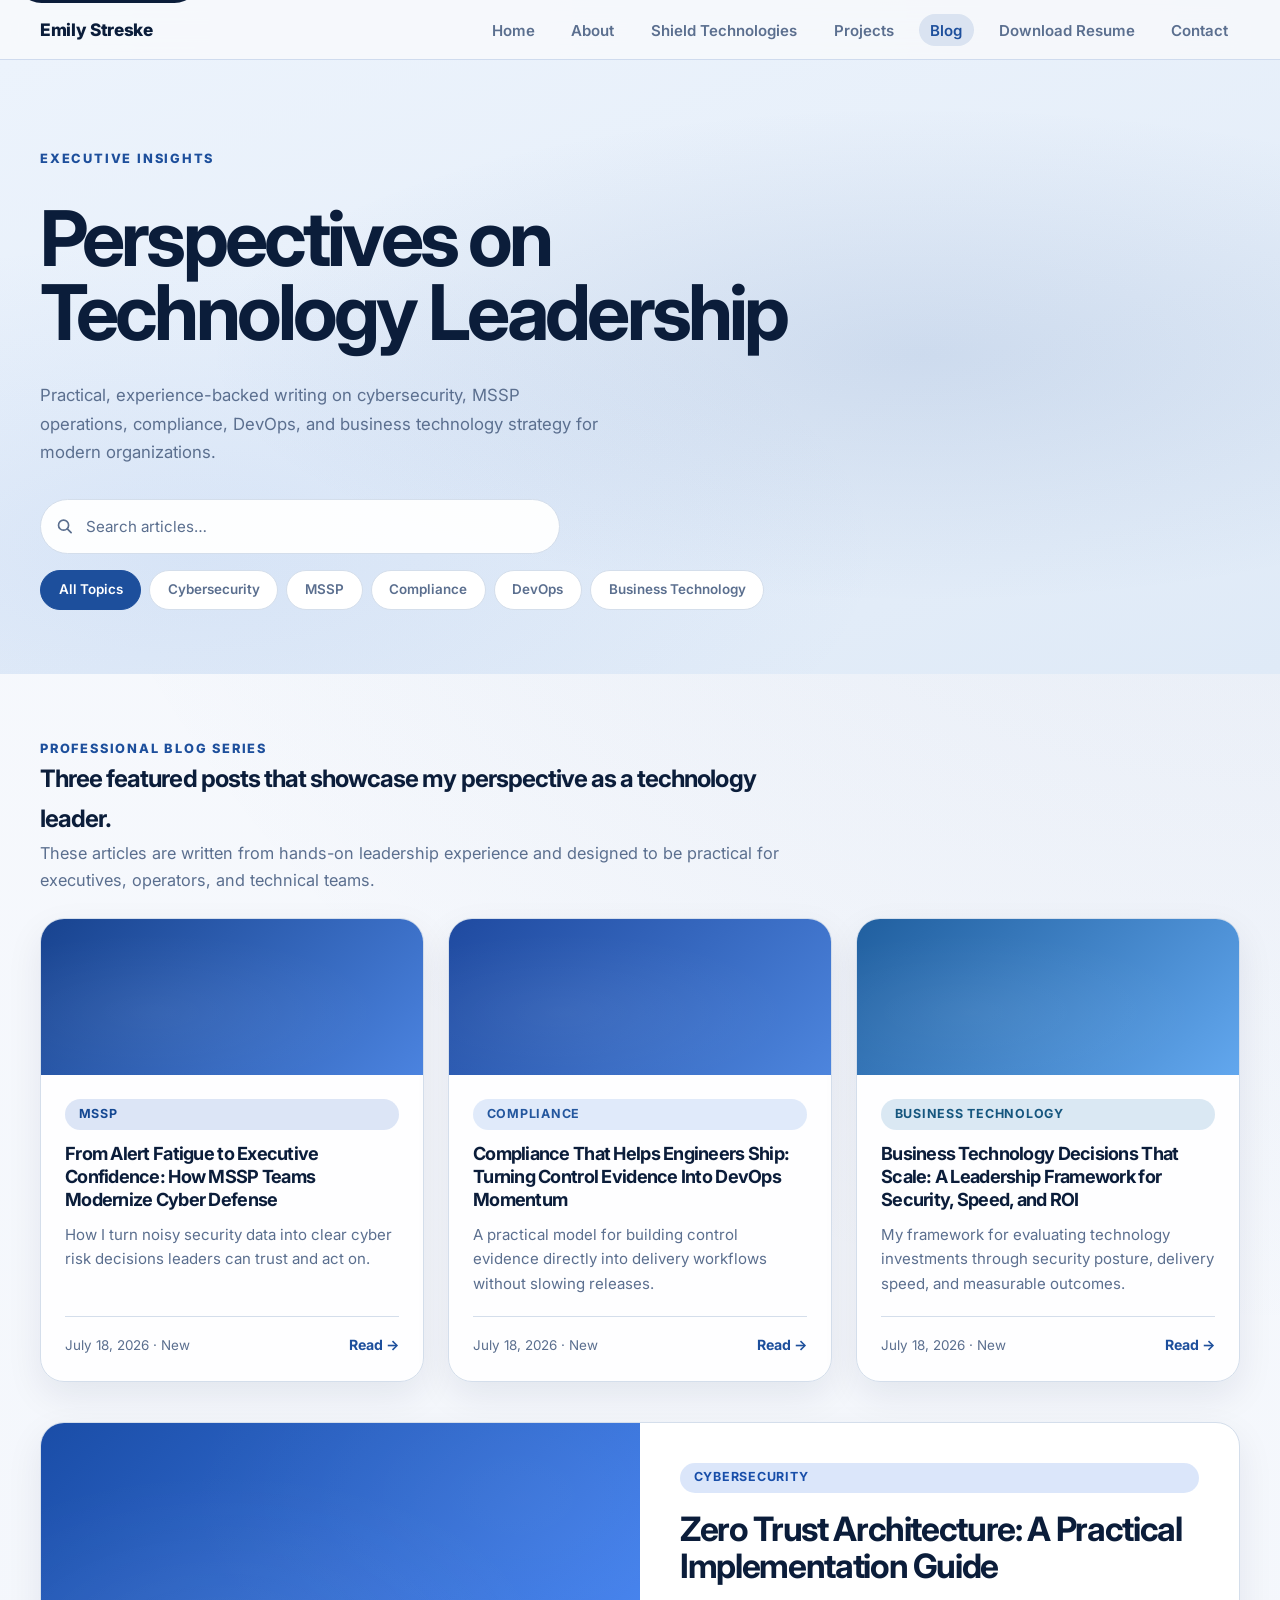
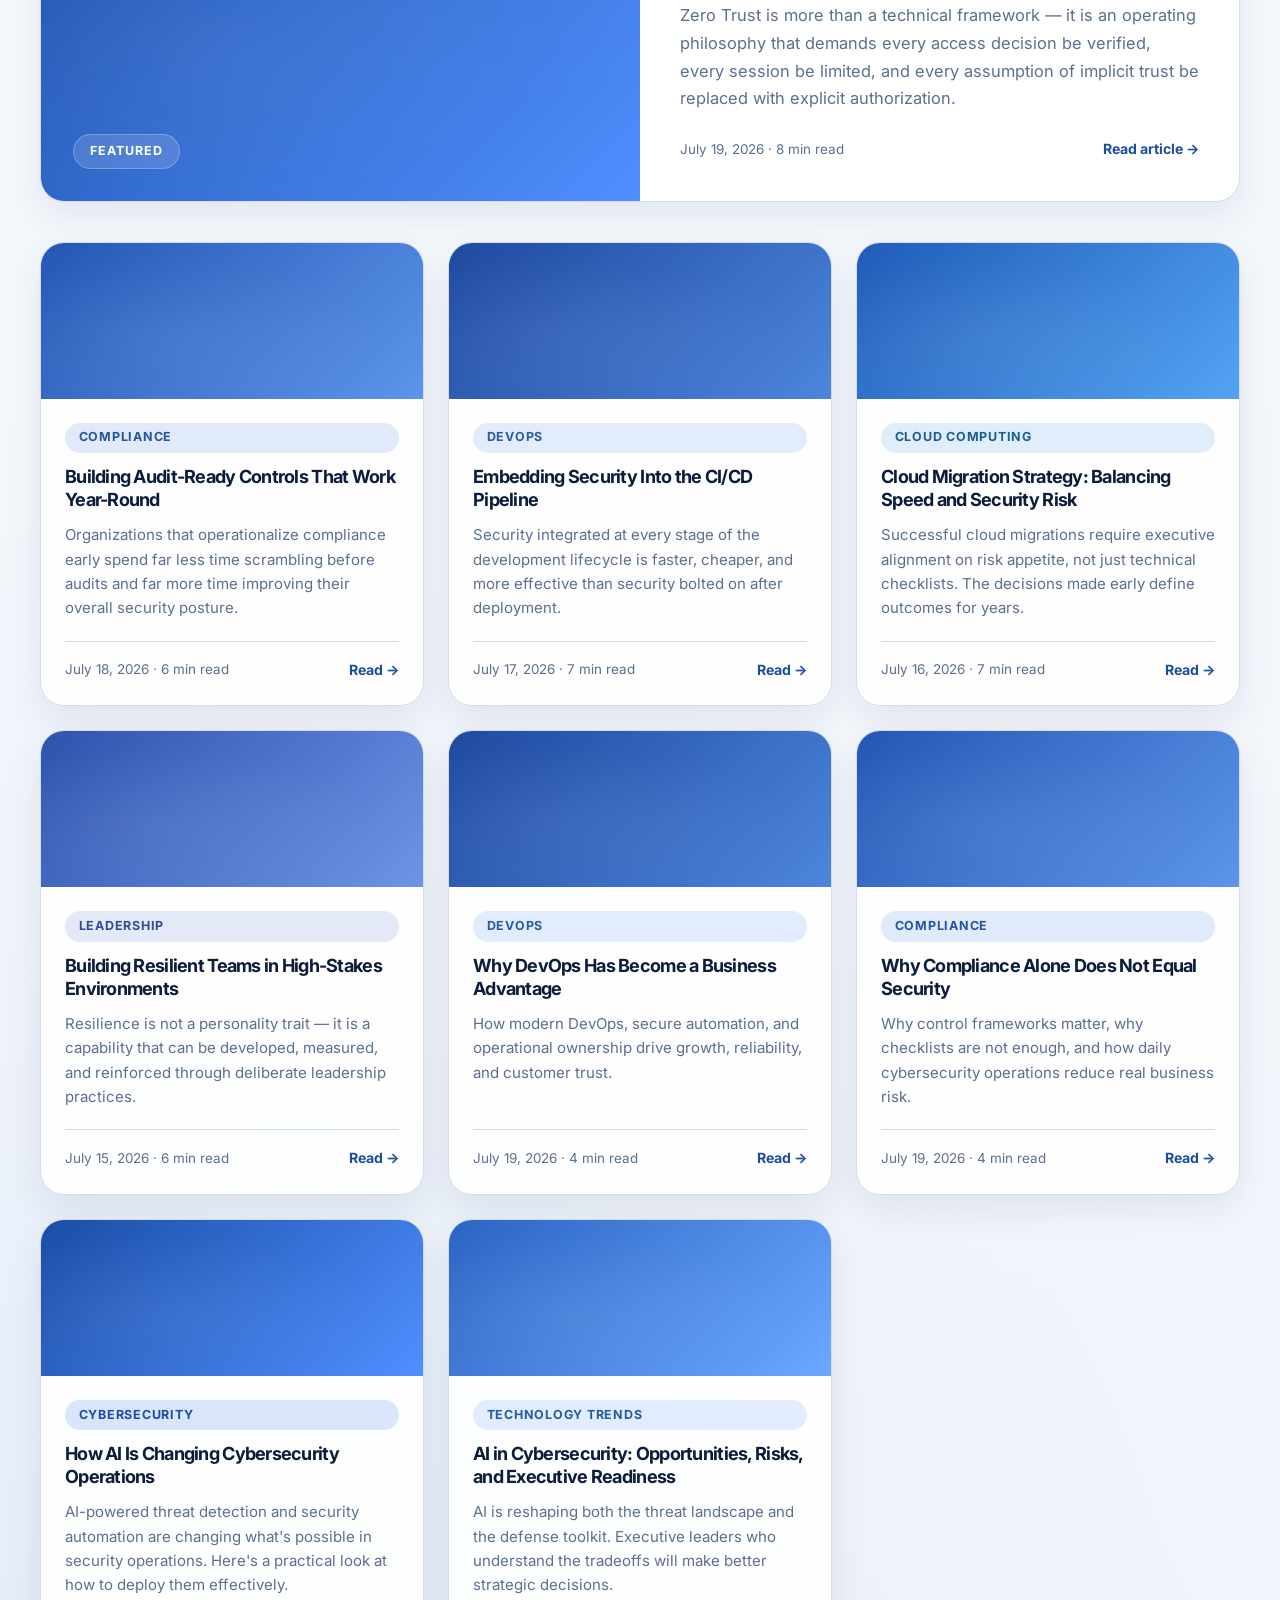
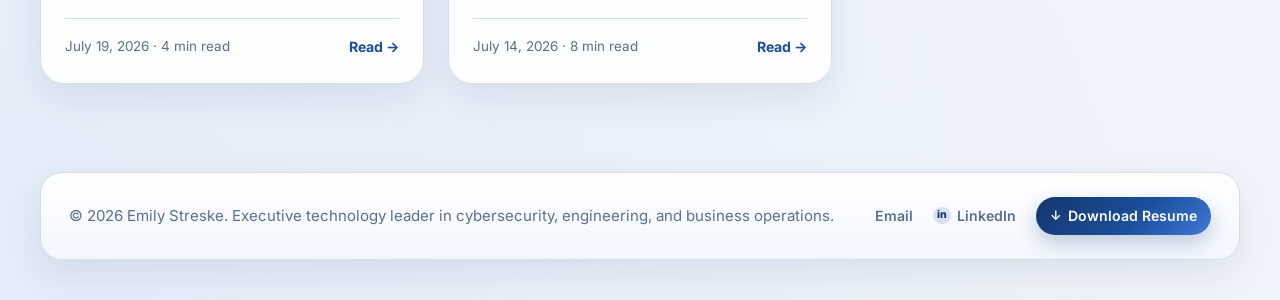
==== commit 1065d0c2: "Professional portfolio redesign" ====
--- a/blog/index.html
+++ b/blog/index.html
@@ -8,12 +8,14 @@
     name="description"
     content="My executive perspectives on cybersecurity, compliance, DevOps, cloud computing, leadership, and technology trends."
   />
-  <link rel="icon" type="image/svg+xml" href="../assets/favicon.svg" />
+  <meta name="author" content="Emily Streske" />
+  <meta name="keywords" content="Emily Streske blog, cybersecurity leadership, software engineering, DevOps, business operations, Shield Technologies, MSSP, compliance, secure software delivery, cloud strategy" />
+  <link rel="icon" type="image/svg+xml" href="../assets/icons/favicon.svg" />
   <meta property="og:title" content="Insights | Emily Streske" />
   <meta property="og:description" content="My executive perspectives on cybersecurity, compliance, DevOps, cloud computing, leadership, and technology trends." />
   <meta property="og:type" content="website" />
   <meta property="og:url" content="https://emilystreske3.github.io/emily-streske/blog/" />
-  <meta property="og:image" content="https://github.com/user-attachments/assets/9c6bf0b3-516e-423a-a13f-56988ceb57b4" />
+  <meta property="og:image" content="https://emilystreske3.github.io/emily-streske/assets/images/STRESKE-56.jpg" />
   <link rel="preconnect" href="https://fonts.googleapis.com" />
   <link rel="preconnect" href="https://fonts.gstatic.com" crossorigin />
   <link
@@ -45,10 +47,11 @@
       <ul class="nav-links" id="navLinks">
         <li><a href="../index.html">Home</a></li>
         <li><a href="../about.html">About</a></li>
-        <li><a href="../resume.html">Resume</a></li>
+        <li><a href="../index.html#shield-technologies">Shield Technologies</a></li>
         <li><a href="../projects.html">Projects</a></li>
-        <li><a href="index.html" aria-current="page">Insights</a></li>
-        <li><a href="../index.html#contact">Contact</a></li>
+        <li><a href="index.html" aria-current="page">Blog</a></li>
+        <li><a href="../resume.html">Download Resume</a></li>
+        <li><a href="../contact.html">Contact</a></li>
       </ul>
     </nav>
   </header>
@@ -60,8 +63,8 @@
         <p class="eyebrow">Executive Insights</p>
         <h1>Perspectives on<br>Technology Leadership</h1>
         <p class="hero-lead">
-          Practical thinking on cybersecurity, compliance, DevOps, cloud computing, leadership,
-          and the technology trends shaping modern organizations.
+          Practical, experience-backed writing on cybersecurity, MSSP operations, compliance,
+          DevOps, and business technology strategy for modern organizations.
         </p>
 
         <div class="blog-controls">
@@ -82,11 +85,10 @@
           <ul class="blog-filters" role="list" aria-label="Filter by category">
             <li><button class="blog-filter-btn active" data-category="all" type="button">All Topics</button></li>
             <li><button class="blog-filter-btn" data-category="cybersecurity" type="button">Cybersecurity</button></li>
+            <li><button class="blog-filter-btn" data-category="mssp" type="button">MSSP</button></li>
             <li><button class="blog-filter-btn" data-category="compliance" type="button">Compliance</button></li>
             <li><button class="blog-filter-btn" data-category="devops" type="button">DevOps</button></li>
-            <li><button class="blog-filter-btn" data-category="cloud" type="button">Cloud Computing</button></li>
-            <li><button class="blog-filter-btn" data-category="leadership" type="button">Leadership</button></li>
-            <li><button class="blog-filter-btn" data-category="trends" type="button">Technology Trends</button></li>
+            <li><button class="blog-filter-btn" data-category="business-technology" type="button">Business Technology</button></li>
           </ul>
         </div>
       </div>
@@ -95,6 +97,57 @@
     <!-- Post listing -->
     <section class="blog-listing" aria-label="Articles">
       <div class="blog-listing-inner">
+
+        <section class="eng-featured" aria-labelledby="eng-featured-title">
+          <div class="eng-featured-head">
+            <p class="eyebrow">Professional Blog Series</p>
+            <h2 id="eng-featured-title">Three featured posts that showcase my perspective as a technology leader.</h2>
+            <p class="section-intro">
+              These articles are written from hands-on leadership experience and designed to be
+              practical for executives, operators, and technical teams.
+            </p>
+          </div>
+          <div class="eng-featured-grid">
+            <a class="post-card" href="mssp-cybersecurity-executive-confidence.html" data-post-card data-category="mssp,cybersecurity" role="listitem">
+              <div class="post-card-image img-mssp"></div>
+              <div class="post-card-body">
+                <span class="post-category cat-mssp">MSSP</span>
+                <h3>From Alert Fatigue to Executive Confidence: How MSSP Teams Modernize Cyber Defense</h3>
+                <p class="post-excerpt">How I turn noisy security data into clear cyber risk decisions leaders can trust and act on.</p>
+                <div class="post-card-footer">
+                  <span class="post-date">July 18, 2026 &middot; New</span>
+                  <span class="post-read-link">Read →</span>
+                </div>
+              </div>
+            </a>
+
+            <a class="post-card" href="compliance-devops-controls-that-ship.html" data-post-card data-category="compliance,devops" role="listitem">
+              <div class="post-card-image img-devops"></div>
+              <div class="post-card-body">
+                <span class="post-category cat-compliance">Compliance</span>
+                <h3>Compliance That Helps Engineers Ship: Turning Control Evidence Into DevOps Momentum</h3>
+                <p class="post-excerpt">A practical model for building control evidence directly into delivery workflows without slowing releases.</p>
+                <div class="post-card-footer">
+                  <span class="post-date">July 18, 2026 &middot; New</span>
+                  <span class="post-read-link">Read →</span>
+                </div>
+              </div>
+            </a>
+
+            <a class="post-card" href="business-technology-leadership-framework.html" data-post-card data-category="business-technology,devops" role="listitem">
+              <div class="post-card-image img-business-technology"></div>
+              <div class="post-card-body">
+                <span class="post-category cat-business-technology">Business Technology</span>
+                <h3>Business Technology Decisions That Scale: A Leadership Framework for Security, Speed, and ROI</h3>
+                <p class="post-excerpt">My framework for evaluating technology investments through security posture, delivery speed, and measurable outcomes.</p>
+                <div class="post-card-footer">
+                  <span class="post-date">July 18, 2026 &middot; New</span>
+                  <span class="post-read-link">Read →</span>
+                </div>
+              </div>
+            </a>
+          </div>
+        </section>
 
         <!-- Featured post -->
         <a
@@ -223,10 +276,10 @@
             <div class="post-card-image img-devops"></div>
             <div class="post-card-body">
               <span class="post-category cat-devops">DevOps</span>
-              <h3>The Rise of Development Operations as a Competitive Advantage</h3>
-              <p class="post-excerpt">
-                DevOps has evolved from an engineering practice into a measurable business
-                differentiator. Here's how automation and security integration create real competitive advantage.
+              <h3>Why DevOps Has Become a Business Advantage</h3>
+              <p class="post-excerpt">
+                How modern DevOps, secure automation, and operational ownership drive growth,
+                reliability, and customer trust.
               </p>
               <div class="post-card-footer">
                 <span class="post-date">July 19, 2026 &middot; 4 min read</span>
@@ -245,10 +298,10 @@
             <div class="post-card-image img-compliance"></div>
             <div class="post-card-body">
               <span class="post-category cat-compliance">Compliance</span>
-              <h3>Why Compliance Does Not Equal Security</h3>
-              <p class="post-excerpt">
-                Passing a compliance audit and operating securely are not the same thing.
-                Here's what the gap looks like in practice — and how to close it.
+              <h3>Why Compliance Alone Does Not Equal Security</h3>
+              <p class="post-excerpt">
+                Why control frameworks matter, why checklists are not enough, and how daily
+                cybersecurity operations reduce real business risk.
               </p>
               <div class="post-card-footer">
                 <span class="post-date">July 19, 2026 &middot; 4 min read</span>
@@ -267,7 +320,7 @@
             <div class="post-card-image img-cybersecurity"></div>
             <div class="post-card-body">
               <span class="post-category cat-cybersecurity">Cybersecurity</span>
-              <h3>How Artificial Intelligence is Transforming Cybersecurity Operations</h3>
+              <h3>How AI Is Changing Cybersecurity Operations</h3>
               <p class="post-excerpt">
                 AI-powered threat detection and security automation are changing what's possible
                 in security operations. Here's a practical look at how to deploy them effectively.
@@ -313,9 +366,9 @@
     <div class="footer-inner">
       <p class="footer-copy">© 2026 Emily Streske. Executive technology leader in cybersecurity, engineering, and business operations.</p>
       <nav class="footer-links" aria-label="Footer">
-        <a href="mailto:estreske@shieldtechnologiesllc.com">Email</a>
+        <a href="mailto:professional-email@example.com">Email</a>
         <a href="https://www.linkedin.com/in/emily-streske-110392222" target="_blank" rel="noopener noreferrer">LinkedIn</a>
-        <a href="../assets/emily-streske-resume.pdf" target="_blank" rel="noopener noreferrer">Resume</a>
+        <a href="../assets/resume/Emily_Streske_Executive_Resume_2026.pdf" target="_blank" rel="noopener noreferrer">Download Resume</a>
       </nav>
     </div>
   </footer>
--- a/styles.css
+++ b/styles.css
@@ -1,22 +1,24 @@
 :root {
-  --bg: #f6f8fc;
-  --bg-alt: #eef2fb;
+  --bg: #f3f6fb;
+  --bg-alt: #eaf0f8;
   --surface: #ffffff;
-  --surface-soft: #f8faff;
-  --surface-accent: #edf2ff;
-  --text: #1a2742;
-  --muted: #546482;
-  --heading: #0b1f3f;
-  --primary: #1f4fd6;
-  --primary-dark: #153a9d;
-  --accent: #6d8cff;
-  --border: #d8e0f0;
-  --shadow: 0 18px 48px rgba(8, 27, 60, 0.1);
-  --shadow-strong: 0 28px 72px rgba(8, 27, 60, 0.16);
-  --radius-lg: 28px;
-  --radius-md: 20px;
-  --radius-sm: 14px;
-  --max-width: 1180px;
+  --surface-soft: #f6f9fe;
+  --surface-accent: #e9f0fb;
+  --text: #162742;
+  --muted: #5b6f8f;
+  --heading: #0b1d3a;
+  --primary: #1d4f9c;
+  --primary-dark: #12366d;
+  --accent: #3f78d8;
+  --border: #d4deeb;
+  --shadow: 0 14px 36px rgba(9, 29, 64, 0.08);
+  --shadow-strong: 0 22px 56px rgba(9, 29, 64, 0.14);
+  --radius-lg: 24px;
+  --radius-md: 18px;
+  --radius-sm: 12px;
+  --max-width: 1200px;
+  --focus-ring: rgba(29, 79, 156, 0.3);
+  --transition-standard: 0.24s cubic-bezier(0.22, 1, 0.36, 1);
 }
 
 * {
@@ -34,10 +36,10 @@
   font-family: 'Inter', Arial, sans-serif;
   color: var(--text);
   background:
-    radial-gradient(circle at top right, rgba(31, 79, 214, 0.1), transparent 32%),
-    radial-gradient(circle at bottom left, rgba(109, 140, 255, 0.08), transparent 35%),
-    linear-gradient(180deg, #f7f9fd 0%, #f3f7fd 100%);
-  line-height: 1.6;
+    radial-gradient(circle at top right, rgba(29, 79, 156, 0.1), transparent 36%),
+    radial-gradient(circle at bottom left, rgba(63, 120, 216, 0.08), transparent 38%),
+    linear-gradient(180deg, #f7f9fd 0%, #f1f5fb 100%);
+  line-height: 1.68;
 }
 
 img {
@@ -76,8 +78,8 @@
   top: 0;
   z-index: 100;
   backdrop-filter: blur(20px);
-  background: linear-gradient(180deg, rgba(255, 255, 255, 0.94), rgba(250, 252, 255, 0.9));
-  border-bottom: 1px solid rgba(216, 224, 240, 0.92);
+  background: linear-gradient(180deg, rgba(255, 255, 255, 0.96), rgba(246, 250, 255, 0.92));
+  border-bottom: 1px solid rgba(206, 219, 238, 0.95);
 }
 
 .navbar,
@@ -91,22 +93,22 @@
   display: flex;
   align-items: center;
   justify-content: space-between;
-  gap: 1.5rem;
-  padding: 1rem 0;
+  gap: 1.2rem;
+  padding: 0.95rem 0;
   position: relative;
 }
 
 .logo {
   color: var(--heading);
-  font-size: 1.1rem;
+  font-size: 1.08rem;
   font-weight: 800;
-  letter-spacing: -0.03em;
+  letter-spacing: -0.02em;
 }
 
 .nav-links {
   display: flex;
   align-items: center;
-  gap: 1.5rem;
+  gap: 0.85rem;
   list-style: none;
   margin: 0;
   padding: 0;
@@ -115,15 +117,21 @@
 .nav-links a {
   color: var(--muted);
   font-weight: 600;
-  padding: 0.38rem 0.78rem;
+  font-size: 0.94rem;
+  padding: 0.42rem 0.72rem;
   border-radius: 999px;
-  transition: color 0.2s ease, background 0.2s ease;
+  transition: color var(--transition-standard), background var(--transition-standard);
+}
+
+.nav-links a[aria-current="page"] {
+  color: var(--primary);
+  background: rgba(29, 79, 156, 0.12);
 }
 
 .nav-links a:hover,
 .nav-links a:focus-visible {
   color: var(--primary);
-  background: rgba(31, 79, 214, 0.08);
+  background: rgba(29, 79, 156, 0.08);
 }
 
 .logo:hover,
@@ -141,7 +149,7 @@
   height: 3rem;
   padding: 0;
   border: 1px solid var(--border);
-  border-radius: 16px;
+  border-radius: 14px;
   background: var(--surface);
   cursor: pointer;
 }
@@ -155,7 +163,7 @@
 }
 
 .section {
-  padding: 5.5rem 0;
+  padding: 6.25rem 0;
 }
 
 .hero {
@@ -201,13 +209,74 @@
 .post-body p,
 .contact-note {
   color: var(--muted);
-  font-size: 1.03rem;
+  font-size: 1.02rem;
 }
 
 .hero-actions {
   display: flex;
   flex-wrap: wrap;
   gap: 1rem;
+}
+
+.hero-profile-channels {
+  display: grid;
+  grid-template-columns: repeat(2, minmax(0, 1fr));
+  gap: 0.75rem;
+}
+
+.channel-link {
+  display: flex;
+  align-items: center;
+  gap: 0.75rem;
+  padding: 0.72rem 0.82rem;
+  border: 1px solid var(--border);
+  border-radius: 14px;
+  background: rgba(255, 255, 255, 0.84);
+  transition: transform var(--transition-standard), border-color var(--transition-standard), box-shadow var(--transition-standard);
+}
+
+.channel-link:hover,
+.channel-link:focus-visible {
+  transform: translateY(-2px);
+  border-color: rgba(29, 79, 156, 0.32);
+  box-shadow: 0 10px 24px rgba(11, 33, 66, 0.12);
+}
+
+.channel-icon {
+  width: 2rem;
+  height: 2rem;
+  border-radius: 999px;
+  display: inline-flex;
+  align-items: center;
+  justify-content: center;
+  background: linear-gradient(145deg, #163f80, #2f6ac2);
+  color: #ffffff;
+  flex-shrink: 0;
+}
+
+.channel-icon svg {
+  width: 1.05rem;
+  height: 1.05rem;
+  fill: currentColor;
+}
+
+.channel-copy {
+  display: grid;
+  gap: 0.1rem;
+  min-width: 0;
+}
+
+.channel-copy strong {
+  color: var(--heading);
+  font-size: 0.88rem;
+  line-height: 1.2;
+}
+
+.channel-copy small {
+  color: var(--muted);
+  font-size: 0.79rem;
+  line-height: 1.25;
+  overflow-wrap: anywhere;
 }
 
 .btn {
@@ -220,7 +289,7 @@
   border-radius: 999px;
   font-weight: 700;
   cursor: pointer;
-  transition: transform 0.2s ease, box-shadow 0.2s ease, background 0.2s ease;
+  transition: transform var(--transition-standard), box-shadow var(--transition-standard), background var(--transition-standard);
 }
 
 .btn:hover,
@@ -230,8 +299,8 @@
 
 .btn.primary {
   color: #fff;
-  background: linear-gradient(135deg, #1e4dd2, #355dde 52%, #647dff 100%);
-  box-shadow: 0 16px 34px rgba(31, 79, 214, 0.28);
+  background: linear-gradient(135deg, #12366d, #1d4f9c 58%, #3f78d8 100%);
+  box-shadow: 0 12px 28px rgba(18, 54, 109, 0.26);
 }
 
 .btn.primary:hover,
@@ -243,6 +312,11 @@
   background: var(--surface);
   color: var(--heading);
   border: 1px solid var(--border);
+}
+
+.btn.secondary:hover,
+.btn.secondary:focus-visible {
+  background: #f5f8fd;
 }
 
 .hero-points,
@@ -283,11 +357,11 @@
 .content-card,
 .skill-card,
 .blog-card {
-  background: linear-gradient(180deg, rgba(255, 255, 255, 0.95), rgba(252, 253, 255, 0.98));
+  background: linear-gradient(180deg, rgba(255, 255, 255, 0.97), rgba(248, 251, 255, 0.99));
   border: 1px solid var(--border);
   border-radius: var(--radius-lg);
   box-shadow: var(--shadow);
-  transition: transform 0.22s ease, box-shadow 0.22s ease, border-color 0.22s ease;
+  transition: transform var(--transition-standard), box-shadow var(--transition-standard), border-color var(--transition-standard);
 }
 
 .hero-panel:hover,
@@ -298,8 +372,8 @@
 .resume-block:hover,
 .resume-download-card:hover,
 .showcase-card:hover {
-  transform: translateY(-4px);
-  border-color: rgba(31, 79, 214, 0.24);
+  transform: translateY(-3px);
+  border-color: rgba(29, 79, 156, 0.25);
   box-shadow: var(--shadow-strong);
 }
 
@@ -388,18 +462,18 @@
 .contact-links span,
 .post-meta {
   color: var(--muted);
-  font-size: 0.92rem;
+  font-size: 0.94rem;
 }
 
 .section-heading {
   max-width: 760px;
-  margin-bottom: 2rem;
+  margin-bottom: 2.3rem;
 }
 
 .section-heading h2 {
   font-size: clamp(2rem, 4vw, 3.2rem);
-  line-height: 1.08;
-  margin: 0.45rem 0 1rem;
+  line-height: 1.1;
+  margin: 0.5rem 0 1rem;
 }
 
 .about-grid,
@@ -422,7 +496,7 @@
 }
 
 .emphasis-card {
-  background: linear-gradient(180deg, #ffffff, #f6f9fd);
+  background: linear-gradient(180deg, #ffffff, #f4f8fd);
 }
 
 .check-list {
@@ -432,7 +506,7 @@
 
 .section-accent {
   width: 100%;
-  background: linear-gradient(180deg, #f1f5ff 0%, #e9f0ff 100%);
+  background: linear-gradient(180deg, #eef4fc 0%, #e7effa 100%);
   color: var(--text);
 }
 
@@ -515,6 +589,38 @@
   margin-top: 1rem;
 }
 
+.text-link {
+  display: inline-flex;
+  align-items: center;
+  gap: 0.35rem;
+  color: var(--primary);
+  font-weight: 700;
+  margin-top: 0.8rem;
+}
+
+.text-link:hover,
+.text-link:focus-visible {
+  color: var(--accent);
+}
+
+.featured-insights-grid {
+  display: grid;
+  grid-template-columns: repeat(3, minmax(0, 1fr));
+  gap: 1.5rem;
+}
+
+.insights-actions {
+  margin-top: 2rem;
+  display: grid;
+  gap: 0.8rem;
+}
+
+.insight-note {
+  margin: 0;
+  color: var(--muted);
+  font-size: 0.92rem;
+}
+
 .post-body p + p {
   margin-top: 0.85rem;
 }
@@ -532,15 +638,55 @@
   padding: 1rem 1.1rem;
   border: 1px solid var(--border);
   border-radius: var(--radius-md);
-  background: linear-gradient(180deg, #f9fbff, #f4f8ff);
-  transition: transform 0.2s ease, border-color 0.2s ease, box-shadow 0.2s ease;
+  background: linear-gradient(180deg, #f9fbff, #f2f7fd);
+  transition: transform var(--transition-standard), border-color var(--transition-standard), box-shadow var(--transition-standard);
+}
+
+.contact-link-label {
+  display: inline-flex;
+  align-items: center;
+  gap: 0.45rem;
+}
+
+.contact-link-icon {
+  width: 1.5rem;
+  height: 1.5rem;
+  border-radius: 999px;
+  display: inline-flex;
+  align-items: center;
+  justify-content: center;
+  background: rgba(29, 79, 156, 0.12);
+  color: var(--primary-dark);
+}
+
+.contact-link-icon svg {
+  width: 0.86rem;
+  height: 0.86rem;
+  fill: currentColor;
 }
 
 .contact-links a:hover,
 .contact-links a:focus-visible {
   transform: translateY(-2px);
-  border-color: rgba(31, 79, 214, 0.42);
-  box-shadow: 0 16px 30px rgba(31, 79, 214, 0.13);
+  border-color: rgba(29, 79, 156, 0.38);
+  box-shadow: 0 14px 28px rgba(18, 54, 109, 0.14);
+}
+
+.contact-links a.placeholder-link {
+  cursor: default;
+  background: linear-gradient(180deg, #f5f7fc, #eef3fb);
+  border-style: dashed;
+}
+
+.contact-links a.placeholder-link:hover,
+.contact-links a.placeholder-link:focus-visible {
+  transform: none;
+  box-shadow: none;
+  border-color: var(--border);
+}
+
+.contact-links a.placeholder-link strong {
+  color: #2d4464;
 }
 
 .contact-note {
@@ -563,7 +709,7 @@
   padding: 0.95rem 1rem;
   border: 1px solid var(--border);
   border-radius: 16px;
-  background: #fbfcfe;
+  background: #f9fbff;
   color: var(--text);
 }
 
@@ -574,7 +720,7 @@
 .nav-links a:focus-visible,
 .contact-links a:focus-visible,
 .post-details summary:focus-visible {
-  outline: 3px solid rgba(27, 92, 255, 0.25);
+  outline: 3px solid var(--focus-ring);
   outline-offset: 3px;
 }
 
@@ -596,8 +742,8 @@
   gap: 1.5rem;
   flex-wrap: wrap;
   padding: 1.5rem 1.75rem;
-  border-radius: 24px;
-  background: linear-gradient(180deg, #ffffff, #f7f9fe);
+  border-radius: 22px;
+  background: linear-gradient(180deg, #ffffff, #f2f7fe);
   border: 1px solid var(--border);
   box-shadow: var(--shadow);
 }
@@ -605,7 +751,7 @@
 .footer-copy {
   margin: 0;
   color: var(--muted);
-  font-size: 0.92rem;
+  font-size: 0.94rem;
 }
 
 .footer-links {
@@ -615,10 +761,108 @@
 }
 
 .footer-links a {
+  display: inline-flex;
+  align-items: center;
+  gap: 0.35rem;
   color: var(--muted);
   font-size: 0.88rem;
   font-weight: 600;
   transition: color 0.2s;
+}
+
+.footer-links a[href*="linkedin.com"]::before {
+  content: 'in';
+  width: 1.1rem;
+  height: 1.1rem;
+  border-radius: 999px;
+  display: inline-flex;
+  align-items: center;
+  justify-content: center;
+  background: rgba(29, 79, 156, 0.14);
+  color: var(--primary-dark);
+  font-size: 0.66rem;
+  font-weight: 800;
+  line-height: 1;
+}
+
+.footer-links a[href*="Executive_Resume_2026.pdf"] {
+  padding: 0.45rem 0.9rem;
+  border-radius: 999px;
+  color: #ffffff;
+  background: linear-gradient(135deg, #12366d, #1d4f9c 58%, #3f78d8 100%);
+  box-shadow: 0 8px 20px rgba(18, 54, 109, 0.24);
+}
+
+.footer-links a[href*="Executive_Resume_2026.pdf"]::before {
+  content: '\2193';
+  font-size: 0.82rem;
+  line-height: 1;
+}
+
+.footer-links a[href*="Executive_Resume_2026.pdf"]:hover,
+.footer-links a[href*="Executive_Resume_2026.pdf"]:focus-visible {
+  color: #ffffff;
+  transform: translateY(-1px);
+}
+
+.profile-info-bar-section {
+  width: min(calc(100% - 2rem), var(--max-width));
+  margin: -1.35rem auto 2.2rem;
+  position: relative;
+  z-index: 3;
+}
+
+.profile-info-bar {
+  display: grid;
+  grid-template-columns: repeat(4, minmax(0, 1fr));
+  gap: 0.75rem;
+  padding: 0.85rem;
+  border: 1px solid var(--border);
+  border-radius: 18px;
+  background: rgba(255, 255, 255, 0.92);
+  box-shadow: 0 14px 32px rgba(9, 29, 64, 0.12);
+}
+
+.profile-info-link {
+  display: inline-flex;
+  align-items: center;
+  justify-content: center;
+  gap: 0.5rem;
+  min-height: 2.9rem;
+  border: 1px solid var(--border);
+  border-radius: 12px;
+  background: #f7faff;
+  color: var(--heading);
+  font-weight: 700;
+  font-size: 0.9rem;
+  transition: transform var(--transition-standard), border-color var(--transition-standard), box-shadow var(--transition-standard);
+}
+
+.profile-info-link:hover,
+.profile-info-link:focus-visible {
+  transform: translateY(-1px);
+  border-color: rgba(29, 79, 156, 0.36);
+  box-shadow: 0 10px 24px rgba(13, 45, 92, 0.13);
+}
+
+.profile-info-link-resume {
+  color: #ffffff;
+  border-color: #1e4f98;
+  background: linear-gradient(135deg, #12366d, #1d4f9c 58%, #3f78d8 100%);
+}
+
+.profile-info-icon {
+  width: 1.3rem;
+  height: 1.3rem;
+  display: inline-flex;
+  align-items: center;
+  justify-content: center;
+}
+
+.profile-info-icon svg {
+  width: 1rem;
+  height: 1rem;
+  fill: currentColor;
 }
 
 .footer-links a:hover,
@@ -649,6 +893,14 @@
 
   .hero {
     padding-top: 3.5rem;
+  }
+
+  .hero-profile-channels {
+    grid-template-columns: 1fr;
+  }
+
+  .profile-info-bar {
+    grid-template-columns: repeat(2, minmax(0, 1fr));
   }
 }
 
@@ -683,7 +935,7 @@
   }
 
   .section {
-    padding: 4rem 0;
+    padding: 4.5rem 0;
   }
 
   h1 {
@@ -701,6 +953,15 @@
     flex-direction: column;
     align-items: flex-start;
     gap: 1rem;
+  }
+
+  .profile-info-bar-section {
+    margin: -0.8rem auto 1.8rem;
+  }
+
+  .profile-info-bar {
+    grid-template-columns: 1fr;
+    padding: 0.7rem;
   }
 }
 
@@ -845,7 +1106,7 @@
 /* ── Hero redesign: dark executive brand section ─────────────────────────── */
 
 .hero-section {
-  background: linear-gradient(160deg, #f3f7ff 0%, #e9f0ff 58%, #e2ebff 100%);
+  background: linear-gradient(165deg, #edf3fb 0%, #e4edf8 58%, #dce8f6 100%);
   position: relative;
   overflow: hidden;
 }
@@ -855,8 +1116,8 @@
   position: absolute;
   inset: 0;
   background:
-    radial-gradient(ellipse at 68% 42%, rgba(31, 79, 214, 0.18) 0%, transparent 55%),
-    radial-gradient(ellipse at 14% 78%, rgba(109, 140, 255, 0.12) 0%, transparent 45%);
+    radial-gradient(ellipse at 68% 42%, rgba(29, 79, 156, 0.14) 0%, transparent 55%),
+    radial-gradient(ellipse at 14% 78%, rgba(63, 120, 216, 0.1) 0%, transparent 45%);
   pointer-events: none;
 }
 
@@ -916,8 +1177,8 @@
 
 .brand-pillars li {
   padding: 0.42rem 1rem;
-  background: rgba(31, 79, 214, 0.1);
-  border: 1px solid rgba(31, 79, 214, 0.22);
+  background: rgba(29, 79, 156, 0.1);
+  border: 1px solid rgba(29, 79, 156, 0.22);
   border-radius: 999px;
   color: var(--primary-dark);
   font-size: 0.8rem;
@@ -927,20 +1188,20 @@
 }
 
 .brand-pillars li:hover {
-  background: rgba(31, 79, 214, 0.18);
-  border-color: rgba(31, 79, 214, 0.4);
+  background: rgba(29, 79, 156, 0.16);
+  border-color: rgba(29, 79, 156, 0.35);
 }
 
 .btn.ghost {
-  background: rgba(31, 79, 214, 0.08);
+  background: rgba(29, 79, 156, 0.08);
   color: var(--primary-dark);
-  border: 1px solid rgba(31, 79, 214, 0.22);
+  border: 1px solid rgba(29, 79, 156, 0.22);
 }
 
 .btn.ghost:hover,
 .btn.ghost:focus-visible {
-  background: rgba(31, 79, 214, 0.14);
-  border-color: rgba(31, 79, 214, 0.35);
+  background: rgba(29, 79, 156, 0.14);
+  border-color: rgba(29, 79, 156, 0.35);
   transform: translateY(-2px);
 }
 
@@ -956,11 +1217,11 @@
   aspect-ratio: 1;
   border-radius: 50%;
   padding: 4px;
-  background: linear-gradient(145deg, rgba(31, 79, 214, 0.8), rgba(109, 140, 255, 0.58));
+  background: linear-gradient(145deg, rgba(18, 54, 109, 0.85), rgba(63, 120, 216, 0.58));
   box-shadow:
-    0 0 0 1px rgba(31, 79, 214, 0.15),
+    0 0 0 1px rgba(29, 79, 156, 0.18),
     0 20px 54px rgba(8, 27, 60, 0.24),
-    0 0 72px rgba(31, 79, 214, 0.2);
+    0 0 72px rgba(29, 79, 156, 0.15);
 }
 
 .headshot-ring .headshot-image,
@@ -1037,9 +1298,198 @@
   }
 }
 
+/* ── Homepage executive hero override ───────────────────────────────────── */
+.home-page .home-executive-hero {
+  background:
+    radial-gradient(1200px 420px at 80% -20%, rgba(43, 95, 176, 0.18), transparent 70%),
+    radial-gradient(900px 380px at -10% 100%, rgba(151, 180, 221, 0.24), transparent 70%),
+    linear-gradient(180deg, #f8fbff 0%, #f2f6fc 100%);
+}
+
+.home-page .home-executive-hero::before {
+  background:
+    radial-gradient(ellipse at 72% 36%, rgba(31, 79, 214, 0.1) 0%, transparent 58%),
+    radial-gradient(ellipse at 12% 84%, rgba(39, 97, 182, 0.08) 0%, transparent 50%);
+}
+
+.home-page .hero-inner {
+  gap: 3.5rem;
+  padding: 6.4rem 0 5.2rem;
+}
+
+.home-page .hero-copy {
+  max-width: 720px;
+}
+
+.home-page .hero-section h1 {
+  font-size: clamp(3rem, 7vw, 5.2rem);
+  line-height: 0.98;
+  color: #0d2244;
+}
+
+.home-page .hero-title {
+  font-size: 1.13rem;
+  line-height: 1.6;
+  color: #1b3a68;
+  font-weight: 700;
+  max-width: 64ch;
+}
+
+.home-page .hero-text {
+  color: #425774;
+  font-size: 1.06rem;
+  max-width: 62ch;
+}
+
+.home-page .brand-pillars {
+  gap: 0.62rem;
+}
+
+.home-page .brand-pillars li {
+  background: #f5f8ff;
+  border-color: #bfd1ec;
+  color: #193962;
+  font-weight: 600;
+  padding: 0.45rem 0.95rem;
+}
+
+.home-page .hero-actions {
+  gap: 0.85rem;
+}
+
+.home-page .hero-actions .btn {
+  min-width: 132px;
+}
+
+.home-page .hero-actions .btn.secondary {
+  background: #ffffff;
+  border-color: #c4d4ea;
+}
+
+.home-page .hero-highlights {
+  display: grid;
+  grid-template-columns: repeat(3, minmax(0, 1fr));
+  gap: 0.9rem;
+}
+
+.home-page .highlight-card {
+  background: rgba(255, 255, 255, 0.92);
+  border: 1px solid #d3deef;
+  border-radius: 16px;
+  padding: 1rem;
+  box-shadow: 0 14px 26px rgba(14, 35, 70, 0.08);
+}
+
+.home-page .highlight-card h2 {
+  font-size: 0.88rem;
+  letter-spacing: 0.08em;
+  text-transform: uppercase;
+  color: #1d4b87;
+  margin-bottom: 0.45rem;
+}
+
+.home-page .highlight-card p {
+  margin: 0;
+  color: #4b5f79;
+  font-size: 0.92rem;
+  line-height: 1.5;
+}
+
+.home-page .headshot-ring {
+  width: min(100%, 320px);
+  padding: 5px;
+  background: linear-gradient(145deg, #1d4b87, #5a8dd8);
+  box-shadow:
+    0 0 0 1px rgba(29, 75, 135, 0.22),
+    0 22px 62px rgba(10, 31, 64, 0.25),
+    0 0 80px rgba(41, 93, 171, 0.12);
+}
+
+.home-page .hero-note-card {
+  max-width: 360px;
+  margin-top: 0.25rem;
+  padding: 0.95rem 1.05rem;
+  border-radius: 14px;
+  border: 1px solid #d3deef;
+  background: rgba(255, 255, 255, 0.9);
+  box-shadow: 0 12px 24px rgba(16, 39, 74, 0.09);
+}
+
+.home-page .hero-note-card p {
+  margin: 0;
+  color: #405874;
+  font-size: 0.9rem;
+  line-height: 1.55;
+}
+
+.home-page .hero-copy > * {
+  animation: homeFadeUp 0.7s ease both;
+}
+
+.home-page .hero-copy > *:nth-child(2) { animation-delay: 0.05s; }
+.home-page .hero-copy > *:nth-child(3) { animation-delay: 0.1s; }
+.home-page .hero-copy > *:nth-child(4) { animation-delay: 0.16s; }
+.home-page .hero-copy > *:nth-child(5) { animation-delay: 0.2s; }
+.home-page .hero-copy > *:nth-child(6) { animation-delay: 0.25s; }
+.home-page .hero-copy > *:nth-child(7) { animation-delay: 0.3s; }
+
+.home-page .hero-visual {
+  animation: homeFadeUp 0.75s ease 0.22s both;
+}
+
+@keyframes homeFadeUp {
+  from {
+    opacity: 0;
+    transform: translateY(10px);
+  }
+  to {
+    opacity: 1;
+    transform: translateY(0);
+  }
+}
+
+@media (max-width: 1100px) {
+  .home-page .hero-highlights {
+    grid-template-columns: 1fr;
+  }
+}
+
+@media (max-width: 900px) {
+  .home-page .hero-inner {
+    padding: 4.8rem 0 4rem;
+  }
+
+  .home-page .hero-copy {
+    justify-items: center;
+  }
+
+  .home-page .hero-title,
+  .home-page .hero-text {
+    max-width: none;
+  }
+
+  .home-page .hero-note-card {
+    max-width: 420px;
+  }
+}
+
+@media (max-width: 720px) {
+  .home-page .hero-actions .btn {
+    width: 100%;
+  }
+
+  .home-page .hero-section h1 {
+    font-size: 2.8rem;
+  }
+}
+
 
 /* ── About page ───────────────────────────────────────────────────────────── */
 .about-page .site-header {
+  background: rgba(247, 249, 252, 0.9);
+}
+
+.contact-page .site-header {
   background: rgba(247, 249, 252, 0.9);
 }
 
@@ -1370,6 +1820,15 @@
   max-width: 740px;
 }
 
+.page-hero-grid--contact {
+  grid-template-columns: minmax(0, 1.15fr) minmax(260px, 0.85fr);
+}
+
+.contact-page-section {
+  padding-top: 4.5rem;
+  padding-bottom: 5rem;
+}
+
 .projects-page-section {
   padding-top: 4.5rem;
   padding-bottom: 0;
@@ -1487,7 +1946,7 @@
 
 .showcase-screenshot-label {
   margin: 0;
-  color: rgba(255, 255, 255, 0.55);
+  color: rgba(255, 255, 255, 0.72);
   font-size: 0.82rem;
   font-weight: 700;
   letter-spacing: 0.08em;
@@ -1623,6 +2082,7 @@
 /* Responsive */
 @media (max-width: 1000px) {
   .showcase-card,
+  .page-hero-grid--contact,
   .showcase-card--reverse {
     grid-template-columns: 1fr;
   }
@@ -1674,7 +2134,7 @@
 
 /* Blog landing hero */
 .blog-hero {
-  background: linear-gradient(160deg, #f2f8ff 0%, #ebf4ff 60%, #e5f0ff 100%);
+  background: linear-gradient(160deg, #ecf3fc 0%, #e5eef9 60%, #dfeaf7 100%);
   position: relative;
   overflow: hidden;
 }
@@ -1684,8 +2144,8 @@
   position: absolute;
   inset: 0;
   background:
-    radial-gradient(ellipse at 72% 48%, rgba(31, 99, 224, 0.13) 0%, transparent 55%),
-    radial-gradient(ellipse at 15% 80%, rgba(79, 143, 255, 0.1) 0%, transparent 45%);
+    radial-gradient(ellipse at 72% 48%, rgba(29, 79, 156, 0.12) 0%, transparent 55%),
+    radial-gradient(ellipse at 15% 80%, rgba(63, 120, 216, 0.09) 0%, transparent 45%);
   pointer-events: none;
 }
 
@@ -1748,13 +2208,13 @@
   background: rgba(255, 255, 255, 0.95);
   color: var(--text);
   font-size: 0.95rem;
-  transition: border-color 0.2s, box-shadow 0.2s;
+  transition: border-color var(--transition-standard), box-shadow var(--transition-standard);
 }
 
 .blog-search:focus {
   outline: none;
-  border-color: rgba(27, 92, 255, 0.5);
-  box-shadow: 0 0 0 3px rgba(27, 92, 255, 0.14);
+  border-color: rgba(29, 79, 156, 0.52);
+  box-shadow: 0 0 0 3px rgba(29, 79, 156, 0.14);
 }
 
 .blog-search::placeholder {
@@ -1780,13 +2240,13 @@
   font-size: 0.84rem;
   font-weight: 600;
   cursor: pointer;
-  transition: background 0.2s, border-color 0.2s, color 0.2s;
+  transition: background var(--transition-standard), border-color var(--transition-standard), color var(--transition-standard);
 }
 
 .blog-filter-btn:hover,
 .blog-filter-btn:focus-visible {
-  background: rgba(31, 99, 224, 0.08);
-  border-color: rgba(31, 99, 224, 0.35);
+  background: rgba(29, 79, 156, 0.08);
+  border-color: rgba(29, 79, 156, 0.35);
   color: var(--primary-dark);
   outline: none;
 }
@@ -1807,6 +2267,21 @@
   margin: 0 auto;
   display: grid;
   gap: 2.5rem;
+}
+
+.eng-featured {
+  display: grid;
+  gap: 1.5rem;
+}
+
+.eng-featured-head {
+  max-width: 760px;
+}
+
+.eng-featured-grid {
+  display: grid;
+  grid-template-columns: repeat(3, minmax(0, 1fr));
+  gap: 1.5rem;
 }
 
 /* Featured post */
@@ -1820,12 +2295,12 @@
   background: #fff;
   text-decoration: none;
   color: inherit;
-  transition: transform 0.2s, box-shadow 0.2s;
+  transition: transform var(--transition-standard), box-shadow var(--transition-standard);
 }
 
 .blog-featured:hover {
-  transform: translateY(-4px);
-  box-shadow: 0 28px 56px rgba(13, 45, 92, 0.16);
+  transform: translateY(-3px);
+  box-shadow: 0 22px 50px rgba(13, 45, 92, 0.14);
 }
 
 .blog-featured-image {
@@ -1908,12 +2383,12 @@
   flex-direction: column;
   text-decoration: none;
   color: inherit;
-  transition: transform 0.2s, box-shadow 0.2s;
+  transition: transform var(--transition-standard), box-shadow var(--transition-standard);
 }
 
 .post-card:hover {
-  transform: translateY(-4px);
-  box-shadow: 0 24px 50px rgba(13, 45, 92, 0.15);
+  transform: translateY(-3px);
+  box-shadow: 0 20px 44px rgba(13, 45, 92, 0.13);
 }
 
 .post-card-image {
@@ -1973,11 +2448,15 @@
   color: var(--primary);
   font-weight: 700;
   font-size: 0.88rem;
-  transition: gap 0.2s;
+  transition: gap var(--transition-standard), color var(--transition-standard);
 }
 
 .post-read-link:hover {
   gap: 0.58rem;
+}
+
+.post-read-link:focus-visible {
+  color: var(--primary-dark);
 }
 
 /* Category badge */
@@ -1986,23 +2465,27 @@
   align-items: center;
   padding: 0.3rem 0.85rem;
   border-radius: 999px;
-  font-size: 0.76rem;
+  font-size: 0.78rem;
   font-weight: 700;
   letter-spacing: 0.06em;
   text-transform: uppercase;
 }
 
-.cat-cybersecurity { background: rgba(31, 99, 224, 0.12); color: #1f63e0; }
-.cat-compliance    { background: rgba(48, 116, 220, 0.1); color: #2d67c3; }
-.cat-devops        { background: rgba(56, 130, 238, 0.1); color: #2f77d1; }
-.cat-cloud         { background: rgba(37, 141, 217, 0.1); color: #1f74bb; }
-.cat-leadership    { background: rgba(73, 108, 206, 0.1); color: #385cb7; }
-.cat-trends        { background: rgba(60, 134, 255, 0.1); color: #2f70d4; }
+.cat-cybersecurity { background: rgba(31, 99, 224, 0.16); color: #184ea9; }
+.cat-mssp          { background: rgba(29, 91, 194, 0.15); color: #154892; }
+.cat-compliance    { background: rgba(48, 116, 220, 0.14); color: #24579e; }
+.cat-devops        { background: rgba(56, 130, 238, 0.14); color: #265f9f; }
+.cat-business-technology { background: rgba(32, 118, 182, 0.16); color: #15567e; }
+.cat-cloud         { background: rgba(37, 141, 217, 0.14); color: #1b5e93; }
+.cat-leadership    { background: rgba(73, 108, 206, 0.14); color: #2e4f8f; }
+.cat-trends        { background: rgba(60, 134, 255, 0.14); color: #245ca0; }
 
 /* Image gradient backgrounds per category */
 .img-cybersecurity { background: linear-gradient(135deg, #1a4da7 0%, #4f8fff 100%); }
+.img-mssp          { background: linear-gradient(135deg, #18438f 0%, #4b83df 100%); }
 .img-compliance    { background: linear-gradient(135deg, #2457b5 0%, #5d95ea 100%); }
 .img-devops        { background: linear-gradient(135deg, #1f4aa0 0%, #4d85dd 100%); }
+.img-business-technology { background: linear-gradient(135deg, #205f9f 0%, #62a7ee 100%); }
 .img-cloud         { background: linear-gradient(135deg, #1f5cb8 0%, #54a3f3 100%); }
 .img-leadership    { background: linear-gradient(135deg, #2e53ad 0%, #6d94e6 100%); }
 .img-trends        { background: linear-gradient(135deg, #2b64c4 0%, #6ba8ff 100%); }
@@ -2036,8 +2519,8 @@
   position: absolute;
   inset: 0;
   background:
-    radial-gradient(ellipse at 70% 40%, rgba(31, 99, 224, 0.15) 0%, transparent 55%),
-    radial-gradient(ellipse at 10% 80%, rgba(79, 143, 255, 0.1) 0%, transparent 45%);
+    radial-gradient(ellipse at 70% 40%, rgba(29, 79, 156, 0.13) 0%, transparent 55%),
+    radial-gradient(ellipse at 10% 80%, rgba(63, 120, 216, 0.09) 0%, transparent 45%);
   pointer-events: none;
 }
 
@@ -2066,7 +2549,7 @@
 }
 
 .post-hero-meta .post-category {
-  background: rgba(31, 99, 224, 0.12);
+  background: rgba(29, 79, 156, 0.12);
   color: var(--primary-dark);
 }
 
@@ -2116,7 +2599,7 @@
 .post-banner-label {
   position: relative;
   z-index: 1;
-  color: rgba(255, 255, 255, 0.3);
+  color: rgba(255, 255, 255, 0.42);
   font-size: clamp(2.5rem, 6vw, 5rem);
   font-weight: 800;
   letter-spacing: -0.05em;
@@ -2128,7 +2611,7 @@
 
 /* Post article body */
 .post-article {
-  padding: 5rem 0 5.5rem;
+  padding: 5.5rem 0 6rem;
 }
 
 .post-article-inner {
@@ -2186,9 +2669,27 @@
   transform: translateY(-50%);
 }
 
+.post-image-placeholder {
+  margin: 0;
+  display: grid;
+  gap: 0.7rem;
+}
+
+.post-image-placeholder img {
+  width: 100%;
+  border-radius: 12px;
+  border: 1px solid var(--border);
+  box-shadow: var(--shadow);
+}
+
+.post-image-placeholder figcaption {
+  color: var(--muted);
+  font-size: 0.9rem;
+}
+
 .post-takeaways {
   background: var(--surface-accent);
-  border: 1px solid rgba(27, 92, 255, 0.14);
+  border: 1px solid rgba(29, 79, 156, 0.16);
   border-radius: var(--radius-md);
   padding: 2rem;
   display: grid;
@@ -2213,7 +2714,7 @@
 
 /* Related posts */
 .related-posts {
-  background: linear-gradient(180deg, #f8fbff 0%, #f2f7ff 100%);
+  background: linear-gradient(180deg, #f5f9ff 0%, #edf4fd 100%);
   border-top: 1px solid var(--border);
   padding: 4.5rem 0;
 }
@@ -2252,6 +2753,8 @@
 
 /* ── Blog responsive ─────────────────────────────────────────────────────── */
 @media (max-width: 1080px) {
+  .featured-insights-grid,
+  .eng-featured-grid,
   .blog-posts-grid,
   .related-grid {
     grid-template-columns: repeat(2, minmax(0, 1fr));
@@ -2277,6 +2780,8 @@
 }
 
 @media (max-width: 720px) {
+  .featured-insights-grid,
+  .eng-featured-grid,
   .blog-posts-grid,
   .related-grid {
     grid-template-columns: 1fr;
@@ -2290,3 +2795,132 @@
     padding: 4.5rem 0 3.5rem;
   }
 }
+
+/* ── Resume print optimization ───────────────────────────────────────────── */
+@media print {
+  @page {
+    size: Letter;
+    margin: 0.55in;
+  }
+
+  html,
+  body {
+    background: #ffffff !important;
+    color: #000000 !important;
+    font-size: 10.5pt;
+    line-height: 1.35;
+  }
+
+  .site-header,
+  .footer,
+  .skip-link,
+  .menu-toggle,
+  .hero-actions,
+  .resume-cta-section,
+  .resume-cert-icon {
+    display: none !important;
+  }
+
+  .resume-page .section,
+  .resume-page .resume-page-section,
+  .resume-page .page-hero-grid,
+  .resume-page .post-article {
+    width: 100% !important;
+    max-width: none !important;
+    margin: 0 !important;
+    padding: 0.18in 0 !important;
+  }
+
+  .resume-page .page-title {
+    font-size: 24pt !important;
+    line-height: 1.05 !important;
+  }
+
+  .resume-page .page-subtitle {
+    font-size: 11pt !important;
+    color: #1a1a1a !important;
+  }
+
+  .resume-page .page-summary,
+  .resume-page .section-intro,
+  .resume-page .resume-entry-body,
+  .resume-page .project-desc,
+  .resume-page .check-list li,
+  .resume-page .skill-list li,
+  .resume-page .project-outcomes li {
+    color: #1f1f1f !important;
+    font-size: 10.2pt !important;
+  }
+
+  .resume-page .eyebrow,
+  .resume-page .project-tag,
+  .resume-page .resume-org,
+  .resume-page .resume-date,
+  .resume-page .resume-cert-status {
+    color: #111111 !important;
+    background: transparent !important;
+    border: 0 !important;
+    padding: 0 !important;
+    letter-spacing: 0.04em;
+  }
+
+  .resume-page .content-card,
+  .resume-page .project-card,
+  .resume-page .skill-card,
+  .resume-page .resume-entry,
+  .resume-page .resume-cert-card,
+  .resume-page .resume-block,
+  .resume-page .resume-download-card,
+  .resume-page .showcase-card {
+    border: 1px solid #d7d7d7 !important;
+    background: #ffffff !important;
+    box-shadow: none !important;
+    break-inside: avoid;
+    page-break-inside: avoid;
+  }
+
+  .resume-page .section-heading,
+  .resume-page .about-layout,
+  .resume-page .skills-grid,
+  .resume-page .resume-timeline,
+  .resume-page .resume-cert-grid,
+  .resume-page .projects-grid,
+  .resume-page .two-column-layout,
+  .resume-page .single-column-layout {
+    display: block !important;
+    margin: 0 !important;
+  }
+
+  .resume-page .content-card,
+  .resume-page .project-card,
+  .resume-page .skill-card,
+  .resume-page .resume-entry,
+  .resume-page .resume-cert-card {
+    margin-bottom: 0.12in;
+    padding: 0.12in !important;
+  }
+
+  .resume-page h1,
+  .resume-page h2,
+  .resume-page h3,
+  .resume-page h4 {
+    color: #000000 !important;
+    break-after: avoid;
+    page-break-after: avoid;
+  }
+
+  .resume-page a,
+  .resume-page a:visited {
+    color: #000000 !important;
+    text-decoration: none !important;
+  }
+
+  .resume-page a[href^="http"]::after,
+  .resume-page a[href^="mailto:"]::after {
+    content: " (" attr(href) ")";
+    font-size: 8.5pt;
+    color: #3a3a3a;
+    word-break: break-all;
+  }
+}
+
